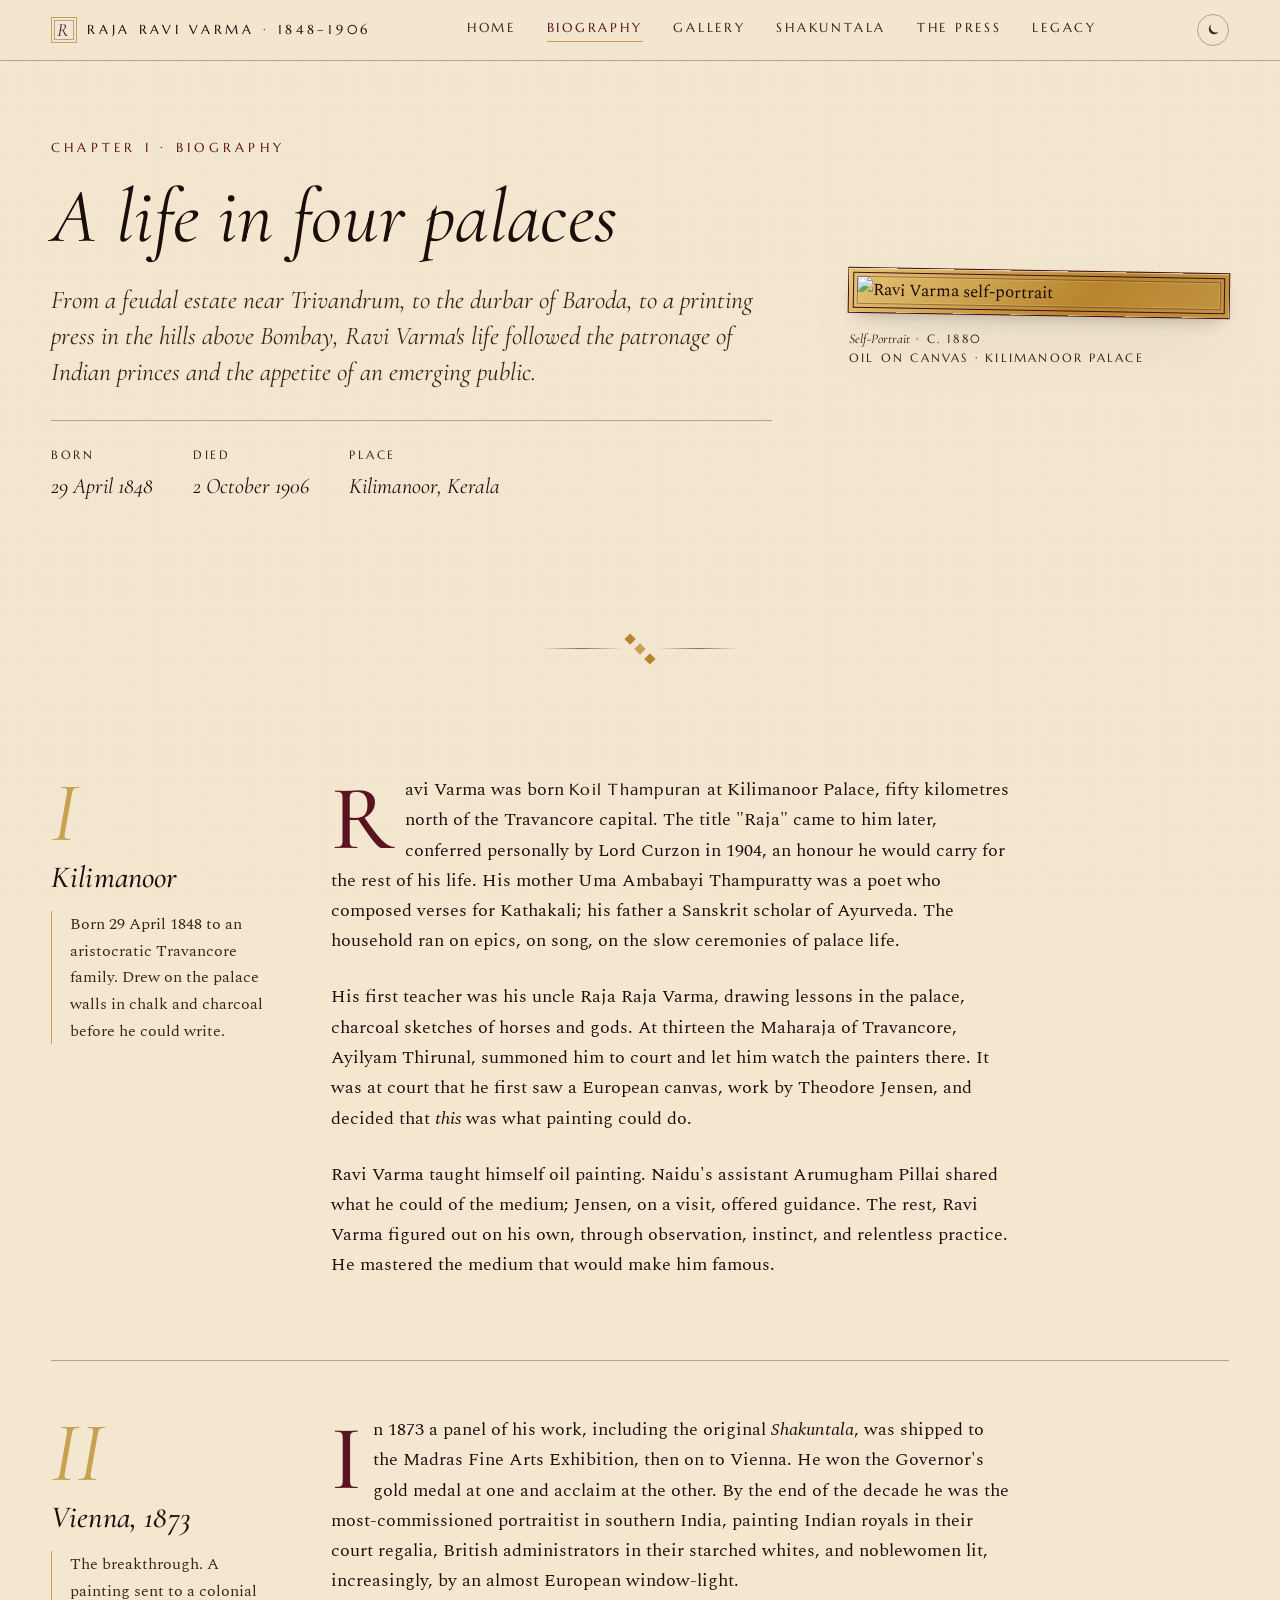
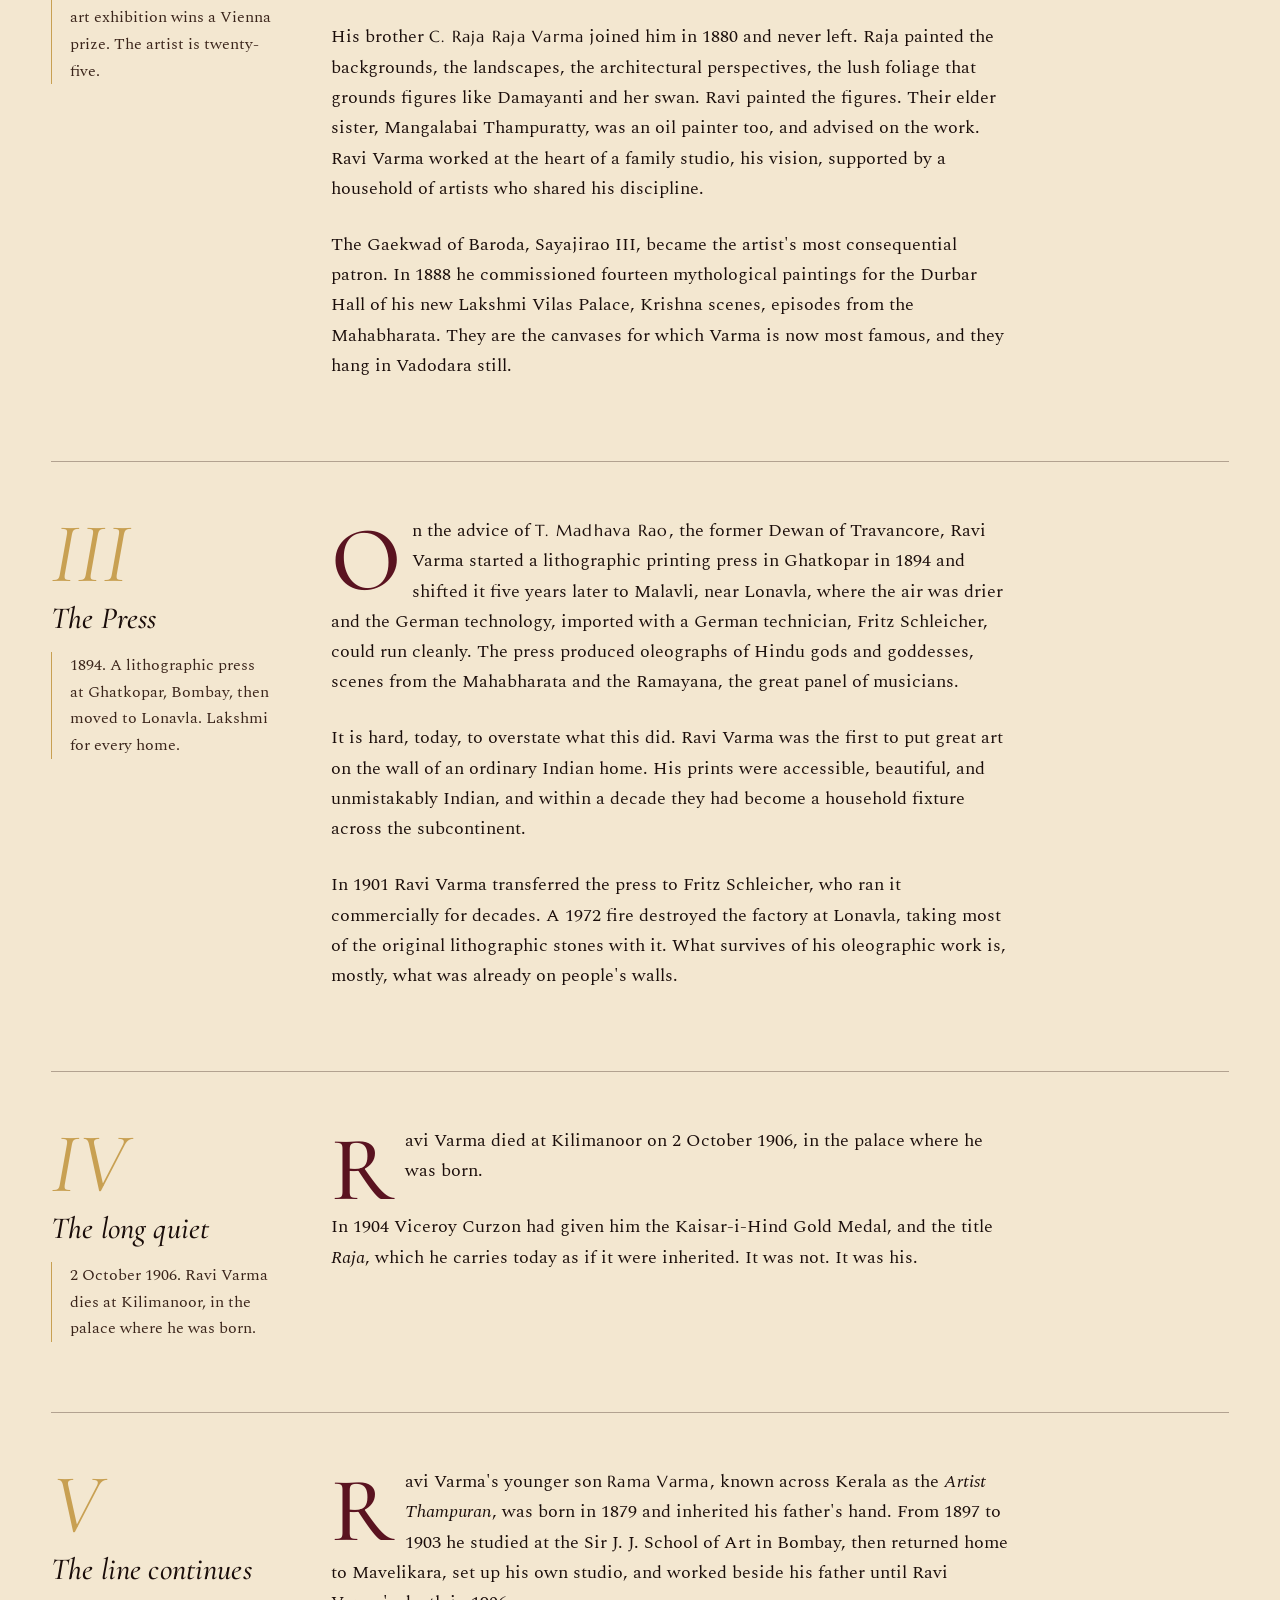
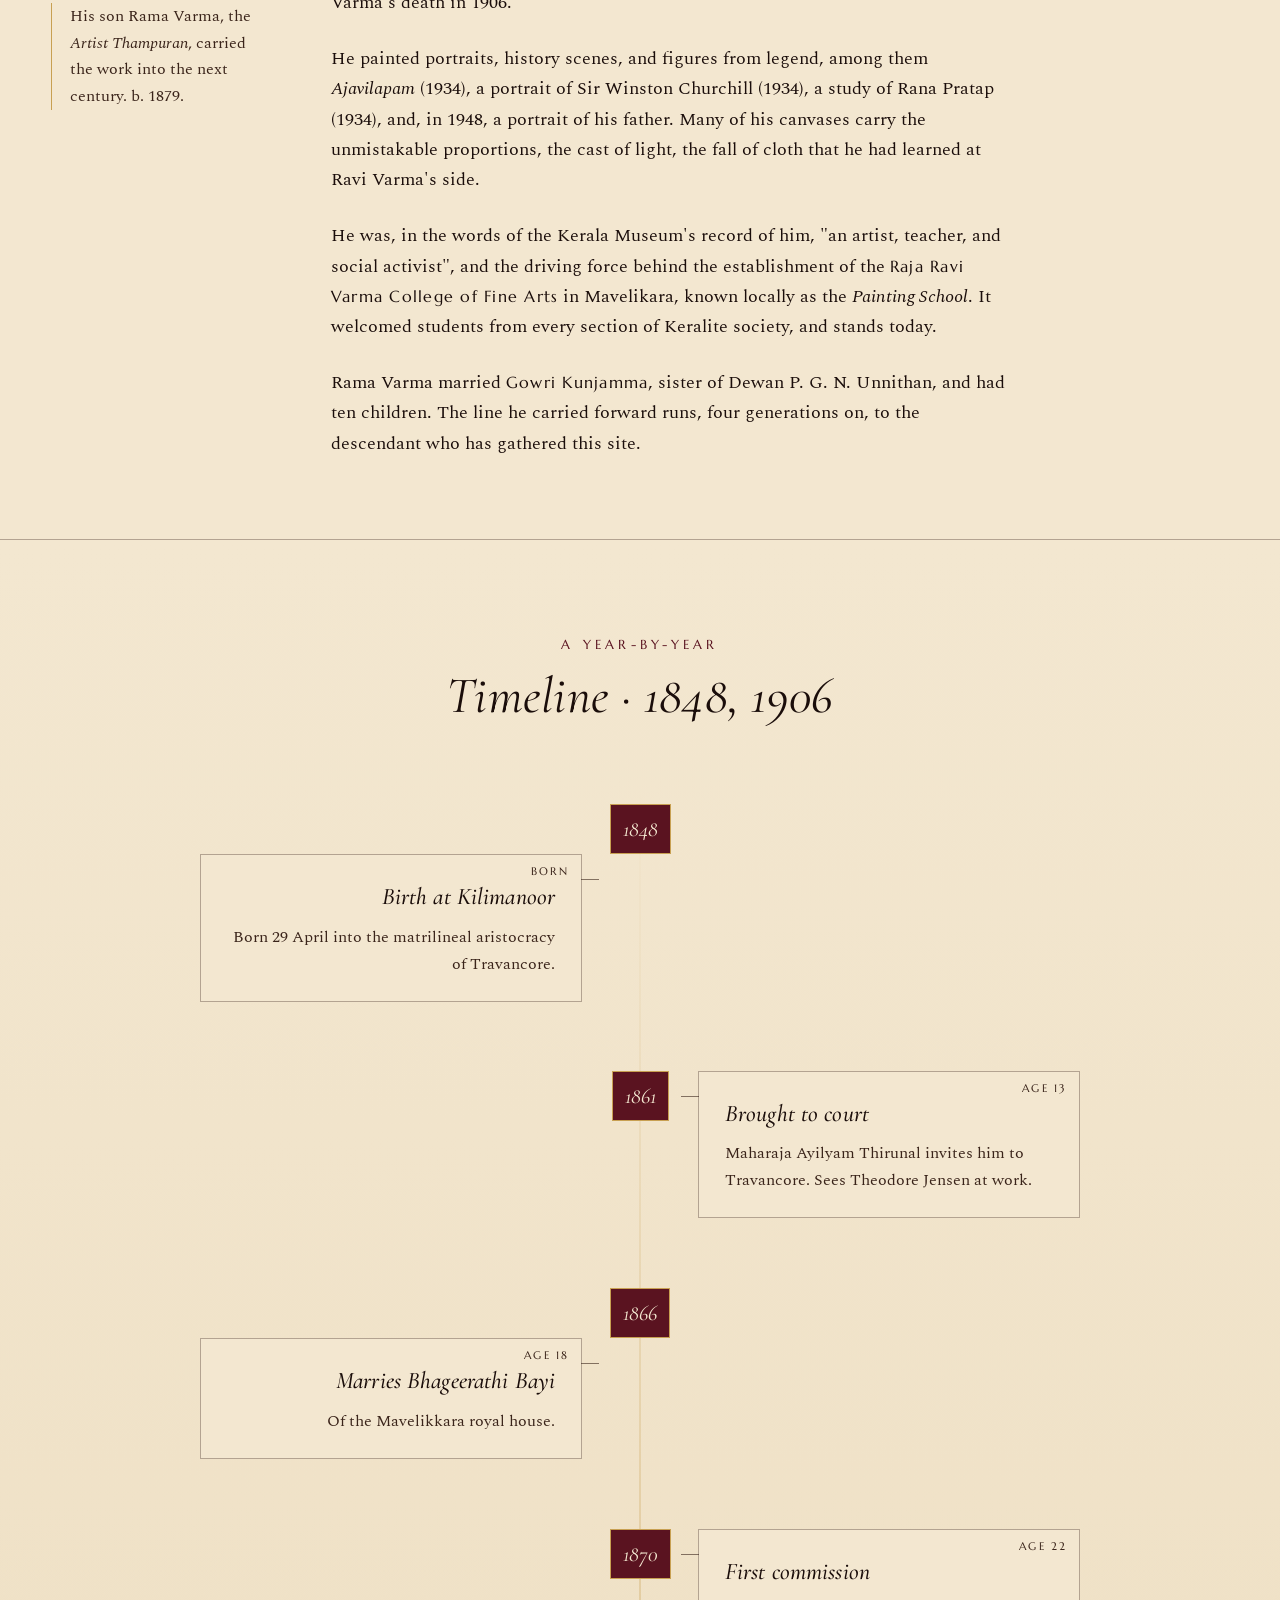
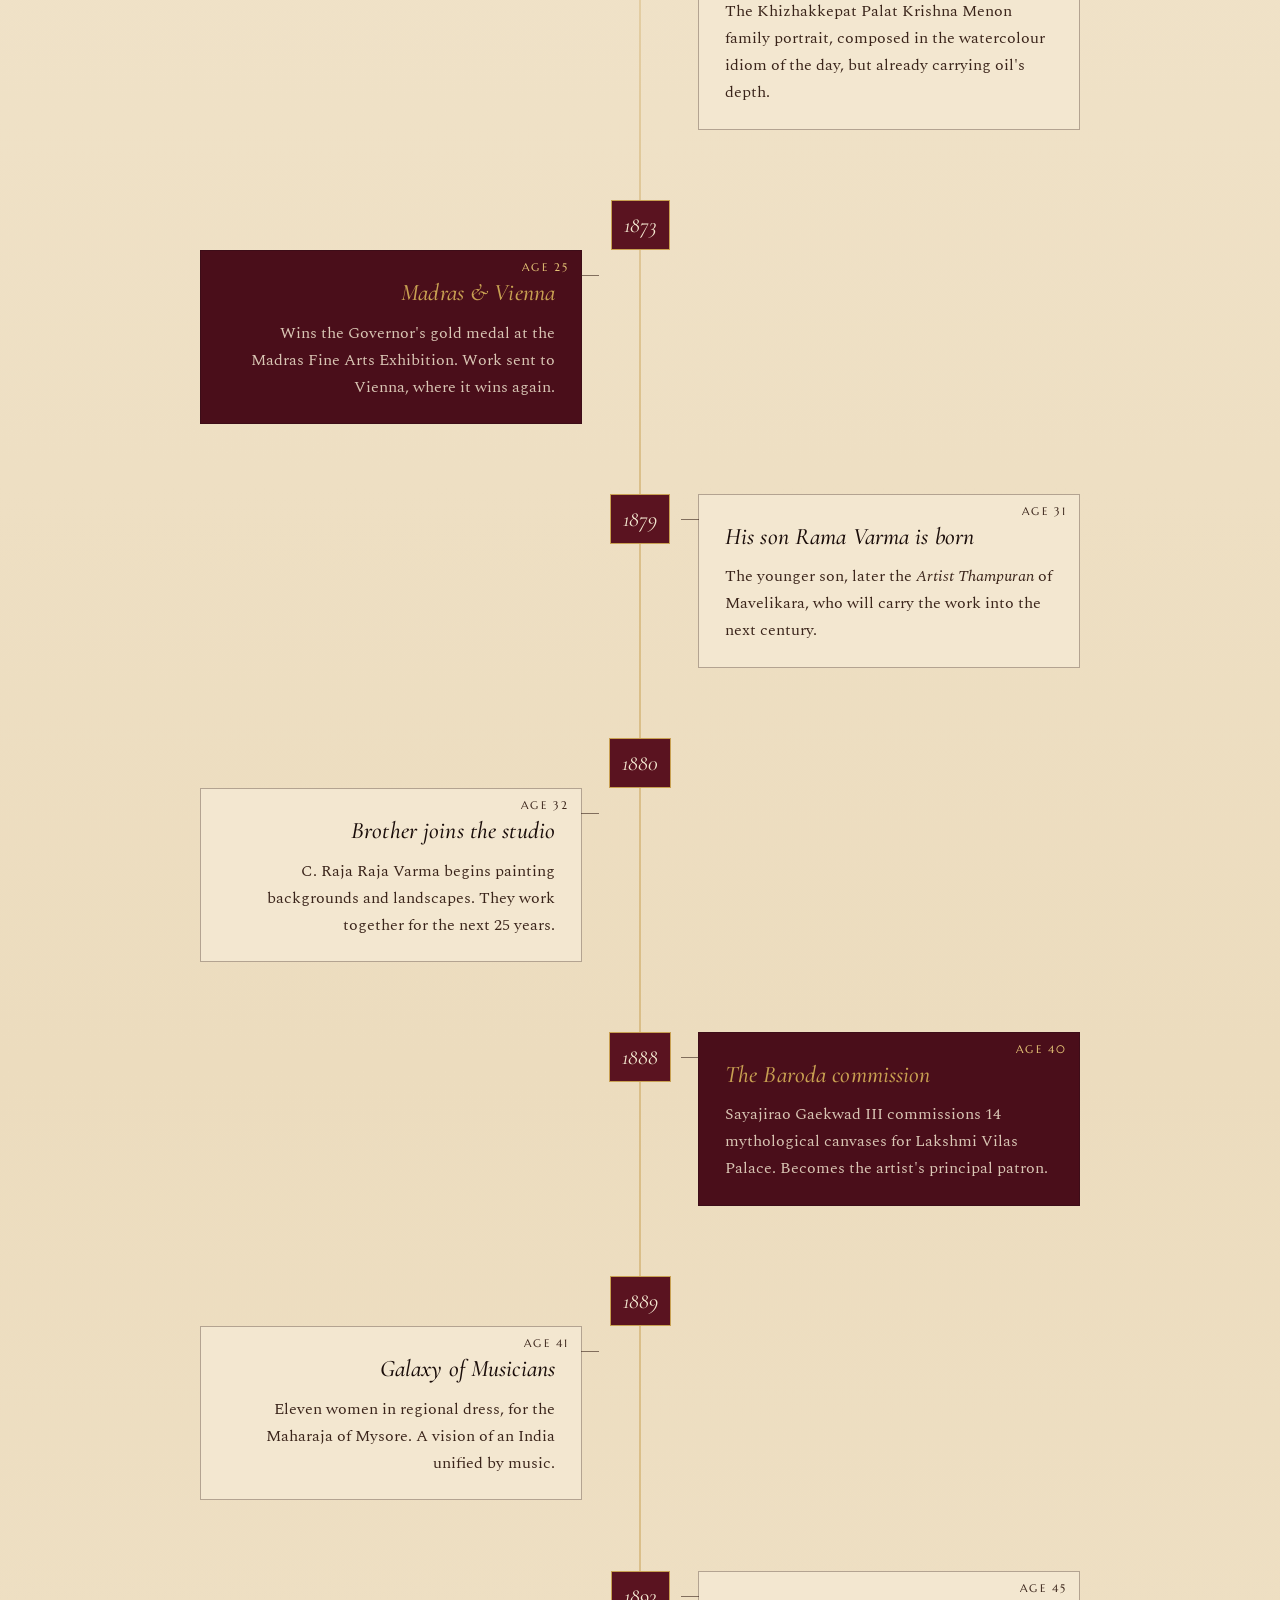
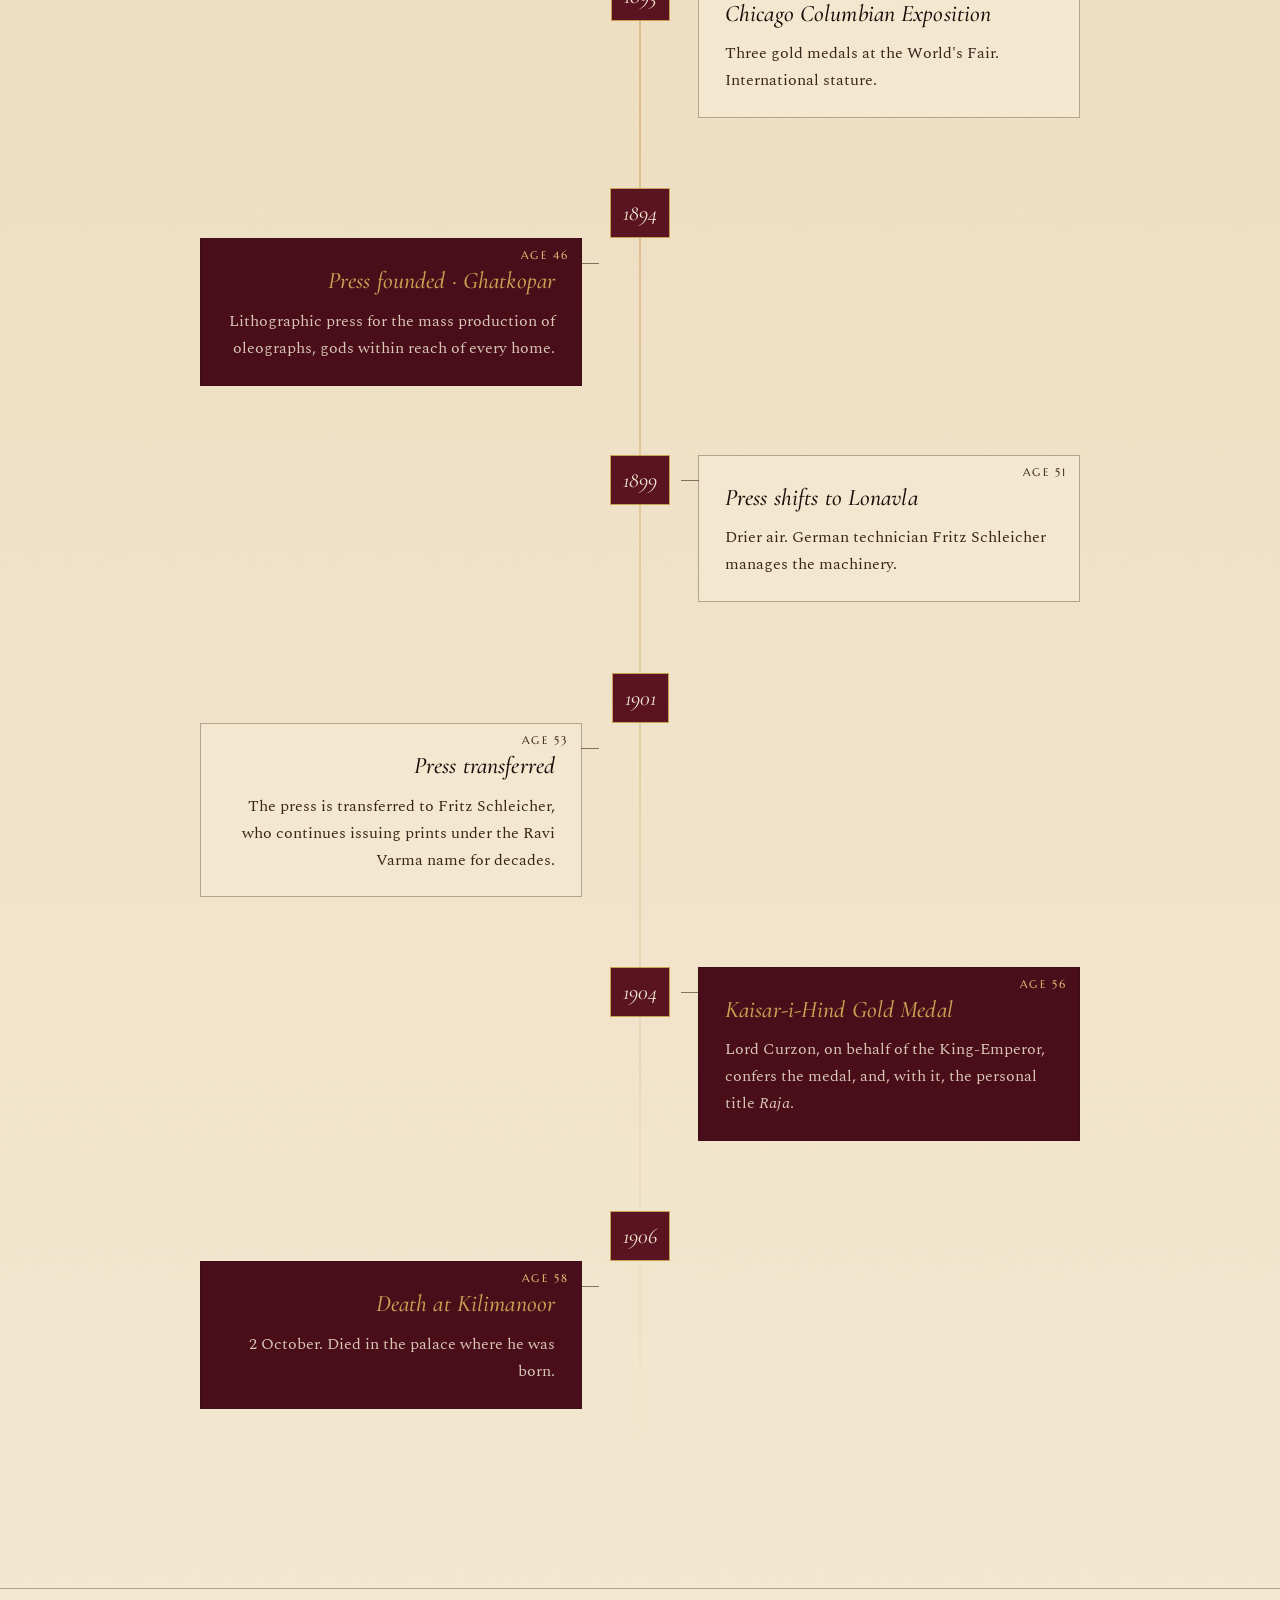
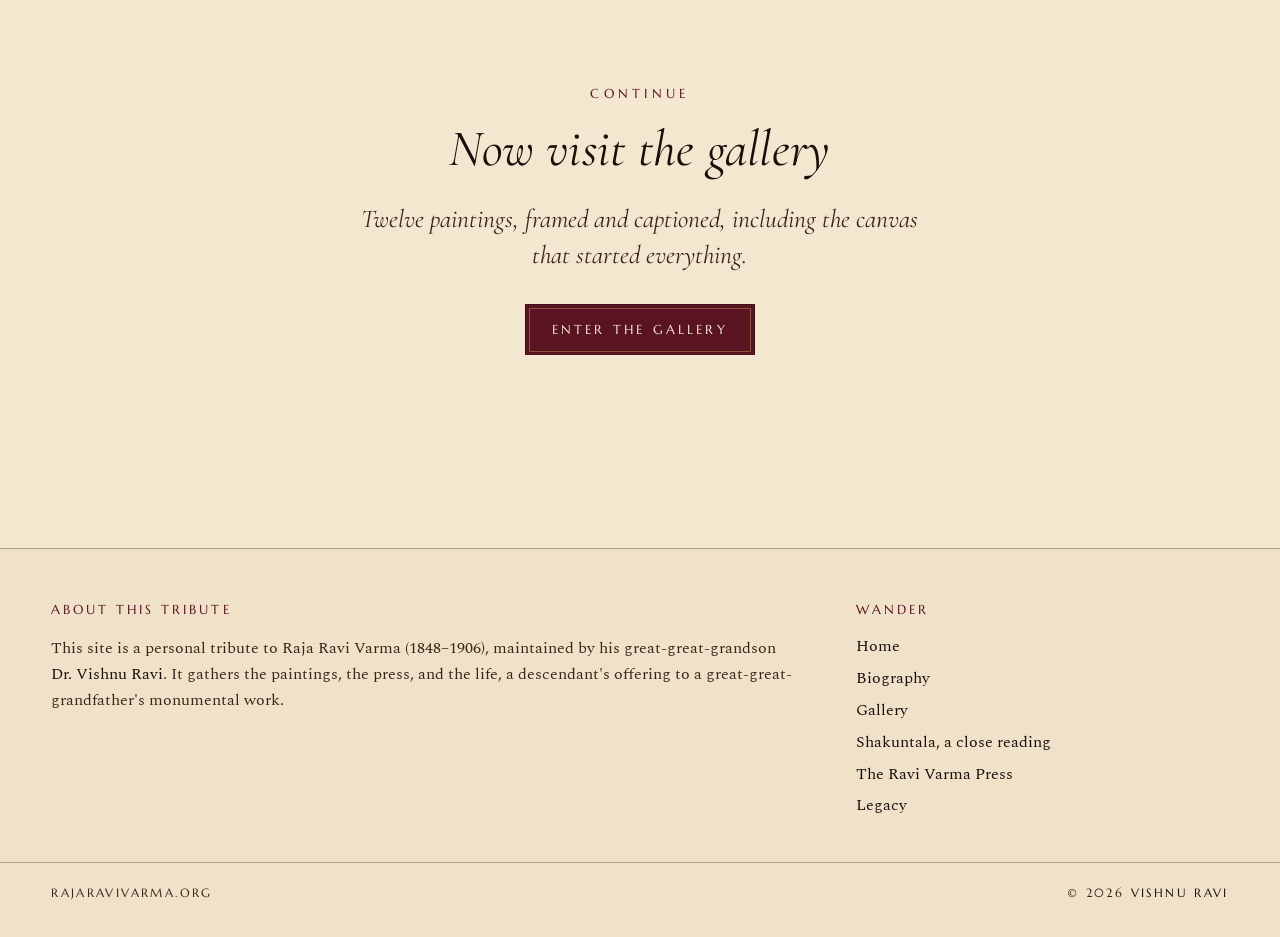
==== biography.html @ cced50f7 "Mandala: drop vignette halo, bump opacity 0.38 -> 0.55" ====
<!doctype html>
<html lang="en">
<head>
<meta charset="utf-8">
<meta name="viewport" content="width=device-width, initial-scale=1">
<title>Biography, Raja Ravi Varma</title>
<link rel="stylesheet" href="styles.css?v=34">
<link rel="stylesheet" href="tweaks.css?v=34">
<style>
.bio-hero {
  display: grid;
  grid-template-columns: 1fr 380px;
  gap: clamp(40px, 6vw, 90px);
  align-items: center;
  padding-block: clamp(50px, 8vh, 110px);
}
.bio-hero h1 { font-style: italic; margin-bottom: 28px; }
.bio-hero .meta {
  display: flex; gap: 40px;
  margin-top: 30px;
  padding-top: 24px;
  border-top: 1px solid var(--rule);
}
.bio-hero .meta div .l { font-family: var(--label); font-size: 0.7rem; letter-spacing: 0.22em; text-transform: uppercase; color: var(--ink-soft); display:block; margin-bottom: 4px;}
.bio-hero .meta div .v { font-family: var(--display); font-style: italic; font-size: 1.3rem; }

.bio-hero .portrait { position: relative; }
.bio-hero .portrait .frame { transform: rotate(1deg); }
.bio-hero .portrait .caption { margin-top: 18px; }

/* Reading section */
.reading {
  padding-block: clamp(40px, 6vh, 80px);
}
.reading-grid {
  display: grid;
  grid-template-columns: 220px 1fr;
  gap: 60px;
  align-items: start;
}
.reading-aside {
  position: sticky;
  top: 100px;
}
.reading-aside .roman {
  font-family: var(--display);
  font-style: italic;
  font-size: 5rem;
  color: var(--gold);
  line-height: 0.9;
}
.reading-aside h3 {
  font-style: italic;
  margin-top: 8px;
  margin-bottom: 14px;
}
.reading-aside p {
  font-size: 0.95rem;
  color: var(--ink-soft);
  border-left: 1px solid var(--gold);
  padding-left: 18px;
}
.reading-body { max-width: var(--readw); }
.reading-body p { font-size: 1.08rem; margin: 0 0 1.4em; }
.reading-body p:first-child::first-letter,
.reading-body.dropcap::first-letter {
  font-family: var(--display);
  font-weight: 500;
  float: left;
  font-size: 5em;
  line-height: 0.85;
  padding: 0.05em 0.12em 0 0;
  color: var(--oxblood);
}
.reading-body .small-caps {
  font-family: var(--label);
  font-size: 0.85em;
  letter-spacing: 0.08em;
}

.section-divider {
  border: 0;
  border-top: 1px solid var(--rule);
  margin: clamp(40px, 6vh, 80px) auto;
  max-width: 100%;
}

/* === Timeline === */
.timeline-wrap {
  background: linear-gradient(to bottom, var(--paper) 0%, var(--paper-2) 50%, var(--paper) 100%);
  padding-block: clamp(60px, 10vh, 120px);
  border-top: 1px solid var(--rule);
  border-bottom: 1px solid var(--rule);
}
.timeline-head { text-align: center; margin-bottom: 60px; }
.timeline-head h2 { font-style: italic; }

.timeline {
  position: relative;
  max-width: 920px;
  margin: 0 auto;
  padding: 20px 20px;
}
.timeline::before {
  content: "";
  position: absolute;
  left: 50%;
  top: 0; bottom: 0;
  width: 1px;
  background: linear-gradient(to bottom, transparent, var(--gold), var(--gold), transparent);
  transform: translateX(-0.5px);
}
.tl-item {
  display: grid;
  grid-template-columns: 1fr 80px 1fr;
  gap: 0;
  margin-bottom: 70px;
  align-items: start;
}
.tl-item .tl-year {
  text-align: center;
  position: relative;
}
.tl-item .tl-year .y {
  display: inline-block;
  font-family: var(--display);
  font-style: italic;
  font-size: 1.3rem;
  color: var(--paper);
  background: var(--oxblood);
  padding: 6px 12px;
  border: 1px solid var(--gold);
  position: relative;
  z-index: 2;
  white-space: nowrap;
}
.tl-item .tl-year::before {
  content: "";
  position: absolute;
  left: 50%; top: 16px;
  transform: translateX(-50%);
  width: 16px; height: 16px;
  border-radius: 50%;
  background: var(--gold);
  z-index: 0;
  opacity: 0.4;
  filter: blur(6px);
}
.tl-card {
  background: var(--paper);
  border: 1px solid var(--rule);
  padding: 22px 26px;
  position: relative;
}
.tl-card h4 { font-family: var(--display); font-style: italic; font-size: 1.4rem; margin-bottom: 8px; color: var(--ink); }
.tl-card p { font-size: 0.96rem; color: var(--ink-soft); margin: 0; }
.tl-card .age {
  position: absolute;
  top: 8px; right: 12px;
  font-family: var(--label);
  font-size: 0.62rem;
  letter-spacing: 0.2em;
  text-transform: uppercase;
  color: var(--ink-soft);
}

.tl-item:nth-child(odd) .tl-card { grid-column: 1; margin-right: 18px; text-align: right; }
.tl-item:nth-child(odd) .tl-year { grid-column: 2; }
.tl-item:nth-child(odd) .tl-spacer { grid-column: 3; }

.tl-item:nth-child(even) .tl-spacer { grid-column: 1; }
.tl-item:nth-child(even) .tl-year { grid-column: 2; }
.tl-item:nth-child(even) .tl-card { grid-column: 3; margin-left: 18px; }

.tl-card::after {
  content: "";
  position: absolute;
  top: 24px;
  width: 18px; height: 1px;
  background: var(--rule-strong);
}
.tl-item:nth-child(odd) .tl-card::after { right: -18px; }
.tl-item:nth-child(even) .tl-card::after { left: -18px; }

.tl-card.feature {
  background: var(--maroon);
  color: var(--paper);
  border-color: var(--oxblood-deep);
}
.tl-card.feature h4 { color: var(--gold); }
.tl-card.feature p { color: var(--paper); opacity: 0.85; }
.tl-card.feature .age { color: var(--gold-bright); }

@media (max-width: 800px) {
  .bio-hero { grid-template-columns: 1fr; }
  .bio-hero .portrait { max-width: 360px; }
  .reading-grid { grid-template-columns: 1fr; }
  .reading-aside { position: relative; top: 0; }
  .timeline::before { left: 20px; }
  .tl-item, .tl-item:nth-child(odd), .tl-item:nth-child(even) {
    grid-template-columns: 60px 1fr;
  }
  .tl-item .tl-year, .tl-item:nth-child(odd) .tl-year, .tl-item:nth-child(even) .tl-year { grid-column: 1; text-align: left; }
  .tl-item .tl-card, .tl-item:nth-child(odd) .tl-card, .tl-item:nth-child(even) .tl-card {
    grid-column: 2; margin: 0; text-align: left;
  }
  .tl-spacer { display: none; }
  .tl-card::after { display: none; }
  .tl-item .tl-year .y { font-size: 1rem; padding: 4px 8px; }
}
</style>
</head>
<body>
<section class="wrap">
  <div class="bio-hero">
    <div class="reveal">
      <span class="eyebrow">Chapter I · Biography</span>
      <h1 style="margin-top: 18px;">A life in four palaces</h1>
      <p class="lede">From a feudal estate near Trivandrum, to the durbar of Baroda, to a printing press in the hills above Bombay, Ravi Varma's life followed the patronage of Indian princes and the appetite of an emerging public.</p>
      <div class="meta">
        <div><span class="l">Born</span><span class="v">29 April 1848</span></div>
        <div><span class="l">Died</span><span class="v">2 October 1906</span></div>
        <div><span class="l">Place</span><span class="v">Kilimanoor, Kerala</span></div>
      </div>
    </div>
    <div class="portrait reveal">
      <div class="frame">
        <img src="https://upload.wikimedia.org/wikipedia/commons/d/d4/Self_portrait_by_Raja_Ravi_Varma.jpg" alt="Ravi Varma self-portrait" loading="lazy">
      </div>
      <div class="caption" style="margin-top: 14px;">
        <em>Self-Portrait</em> · c. 1880<br>
        Oil on canvas · Kilimanoor Palace
      </div>
    </div>
  </div>
</section>

<div class="ornament"><span class="line"></span><span class="diamond"></span><span class="line"></span></div>

<section class="reading wrap">
  <div class="reading-grid">
    <aside class="reading-aside reveal">
      <span class="roman">I</span>
      <h3>Kilimanoor</h3>
      <p>Born 29 April 1848 to an aristocratic Travancore family. Drew on the palace walls in chalk and charcoal before he could write.</p>
    </aside>
    <div class="reading-body reveal">
      <p class="dropcap">Ravi Varma was born <span class="small-caps">Koil Thampuran</span> at Kilimanoor Palace, fifty kilometres north of the Travancore capital. The title "Raja" came to him later, conferred personally by Lord Curzon in 1904, an honour he would carry for the rest of his life. His mother Uma Ambabayi Thampuratty was a poet who composed verses for Kathakali; his father a Sanskrit scholar of Ayurveda. The household ran on epics, on song, on the slow ceremonies of palace life.</p>
      <p>His first teacher was his uncle Raja Raja Varma, drawing lessons in the palace, charcoal sketches of horses and gods. At thirteen the Maharaja of Travancore, Ayilyam Thirunal, summoned him to court and let him watch the painters there. It was at court that he first saw a European canvas, work by Theodore Jensen, and decided that <em>this</em> was what painting could do.</p>
      <p>Ravi Varma taught himself oil painting. Naidu's assistant Arumugham Pillai shared what he could of the medium; Jensen, on a visit, offered guidance. The rest, Ravi Varma figured out on his own, through observation, instinct, and relentless practice. He mastered the medium that would make him famous.</p>
    </div>
  </div>

  <hr class="section-divider">

  <div class="reading-grid">
    <aside class="reading-aside reveal">
      <span class="roman">II</span>
      <h3>Vienna, 1873</h3>
      <p>The breakthrough. A painting sent to a colonial art exhibition wins a Vienna prize. The artist is twenty-five.</p>
    </aside>
    <div class="reading-body reveal">
      <p class="dropcap">In 1873 a panel of his work, including the original <em>Shakuntala</em>, was shipped to the Madras Fine Arts Exhibition, then on to Vienna. He won the Governor's gold medal at one and acclaim at the other. By the end of the decade he was the most-commissioned portraitist in southern India, painting Indian royals in their court regalia, British administrators in their starched whites, and noblewomen lit, increasingly, by an almost European window-light.</p>
      <p>His brother <span class="small-caps">C. Raja Raja Varma</span> joined him in 1880 and never left. Raja painted the backgrounds, the landscapes, the architectural perspectives, the lush foliage that grounds figures like Damayanti and her swan. Ravi painted the figures. Their elder sister, Mangalabai Thampuratty, was an oil painter too, and advised on the work. Ravi Varma worked at the heart of a family studio, his vision, supported by a household of artists who shared his discipline.</p>
      <p>The Gaekwad of Baroda, Sayajirao III, became the artist's most consequential patron. In 1888 he commissioned fourteen mythological paintings for the Durbar Hall of his new Lakshmi Vilas Palace, Krishna scenes, episodes from the Mahabharata. They are the canvases for which Varma is now most famous, and they hang in Vadodara still.</p>
    </div>
  </div>

  <hr class="section-divider">

  <div class="reading-grid">
    <aside class="reading-aside reveal">
      <span class="roman">III</span>
      <h3>The Press</h3>
      <p>1894. A lithographic press at Ghatkopar, Bombay, then moved to Lonavla. Lakshmi for every home.</p>
    </aside>
    <div class="reading-body reveal">
      <p class="dropcap">On the advice of <span class="small-caps">T. Madhava Rao</span>, the former Dewan of Travancore, Ravi Varma started a lithographic printing press in Ghatkopar in 1894 and shifted it five years later to Malavli, near Lonavla, where the air was drier and the German technology, imported with a German technician, Fritz Schleicher, could run cleanly. The press produced oleographs of Hindu gods and goddesses, scenes from the Mahabharata and the Ramayana, the great panel of musicians.</p>
      <p>It is hard, today, to overstate what this did. Ravi Varma was the first to put great art on the wall of an ordinary Indian home. His prints were accessible, beautiful, and unmistakably Indian, and within a decade they had become a household fixture across the subcontinent.</p>
      <p>In 1901 Ravi Varma transferred the press to Fritz Schleicher, who ran it commercially for decades. A 1972 fire destroyed the factory at Lonavla, taking most of the original lithographic stones with it. What survives of his oleographic work is, mostly, what was already on people's walls.</p>
    </div>
  </div>

  <hr class="section-divider">

  <div class="reading-grid">
    <aside class="reading-aside reveal">
      <span class="roman">IV</span>
      <h3>The long quiet</h3>
      <p>2 October 1906. Ravi Varma dies at Kilimanoor, in the palace where he was born.</p>
    </aside>
    <div class="reading-body reveal">
      <p class="dropcap">Ravi Varma died at Kilimanoor on 2 October 1906, in the palace where he was born.</p>
      <p>In 1904 Viceroy Curzon had given him the Kaisar-i-Hind Gold Medal, and the title <em>Raja</em>, which he carries today as if it were inherited. It was not. It was his.</p>
    </div>
  </div>

  <hr class="section-divider">

  <div class="reading-grid">
    <aside class="reading-aside reveal">
      <span class="roman">V</span>
      <h3>The line continues</h3>
      <p>His son Rama Varma, the <em>Artist Thampuran</em>, carried the work into the next century. b. 1879.</p>
    </aside>
    <div class="reading-body reveal">
      <p class="dropcap">Ravi Varma's younger son <span class="small-caps">Rama Varma</span>, known across Kerala as the <em>Artist Thampuran</em>, was born in 1879 and inherited his father's hand. From 1897 to 1903 he studied at the Sir J. J. School of Art in Bombay, then returned home to Mavelikara, set up his own studio, and worked beside his father until Ravi Varma's death in 1906.</p>
      <p>He painted portraits, history scenes, and figures from legend, among them <em>Ajavilapam</em> (1934), a portrait of Sir Winston Churchill (1934), a study of Rana Pratap (1934), and, in 1948, a portrait of his father. Many of his canvases carry the unmistakable proportions, the cast of light, the fall of cloth that he had learned at Ravi Varma's side.</p>
      <p>He was, in the words of the Kerala Museum's record of him, "an artist, teacher, and social activist", and the driving force behind the establishment of the <span class="small-caps">Raja Ravi Varma College of Fine Arts</span> in Mavelikara, known locally as the <em>Painting School</em>. It welcomed students from every section of Keralite society, and stands today.</p>
      <p>Rama Varma married <span class="small-caps">Gowri Kunjamma</span>, sister of Dewan P. G. N. Unnithan, and had ten children. The line he carried forward runs, four generations on, to the descendant who has gathered this site.</p>
    </div>
  </div>
</section>

<section class="timeline-wrap" id="timeline">
  <div class="wrap">
    <div class="timeline-head reveal">
      <span class="eyebrow">A Year-By-Year</span>
      <h2 style="margin-top: 12px;">Timeline · 1848, 1906</h2>
    </div>
    <div class="timeline">
      <div class="tl-item reveal">
        <div class="tl-year"><span class="y">1848</span></div>
        <div class="tl-card"><span class="age">Born</span><h4>Birth at Kilimanoor</h4><p>Born 29 April into the matrilineal aristocracy of Travancore.</p></div>
        <div class="tl-spacer"></div>
      </div>
      <div class="tl-item reveal">
        <div class="tl-spacer"></div>
        <div class="tl-year"><span class="y">1861</span></div>
        <div class="tl-card"><span class="age">Age 13</span><h4>Brought to court</h4><p>Maharaja Ayilyam Thirunal invites him to Travancore. Sees Theodore Jensen at work.</p></div>
      </div>
      <div class="tl-item reveal">
        <div class="tl-year"><span class="y">1866</span></div>
        <div class="tl-card"><span class="age">Age 18</span><h4>Marries Bhageerathi Bayi</h4><p>Of the Mavelikkara royal house.</p></div>
        <div class="tl-spacer"></div>
      </div>
      <div class="tl-item reveal">
        <div class="tl-spacer"></div>
        <div class="tl-year"><span class="y">1870</span></div>
        <div class="tl-card"><span class="age">Age 22</span><h4>First commission</h4><p>The Khizhakkepat Palat Krishna Menon family portrait, composed in the watercolour idiom of the day, but already carrying oil's depth.</p></div>
      </div>
      <div class="tl-item reveal">
        <div class="tl-year"><span class="y">1873</span></div>
        <div class="tl-card feature"><span class="age">Age 25</span><h4>Madras &amp; Vienna</h4><p>Wins the Governor's gold medal at the Madras Fine Arts Exhibition. Work sent to Vienna, where it wins again.</p></div>
        <div class="tl-spacer"></div>
      </div>
      <div class="tl-item reveal">
        <div class="tl-spacer"></div>
        <div class="tl-year"><span class="y">1879</span></div>
        <div class="tl-card"><span class="age">Age 31</span><h4>His son Rama Varma is born</h4><p>The younger son, later the <em>Artist Thampuran</em> of Mavelikara, who will carry the work into the next century.</p></div>
      </div>
      <div class="tl-item reveal">
        <div class="tl-year"><span class="y">1880</span></div>
        <div class="tl-card"><span class="age">Age 32</span><h4>Brother joins the studio</h4><p>C. Raja Raja Varma begins painting backgrounds and landscapes. They work together for the next 25 years.</p></div>
        <div class="tl-spacer"></div>
      </div>
      <div class="tl-item reveal">
        <div class="tl-year"><span class="y">1888</span></div>
        <div class="tl-card feature"><span class="age">Age 40</span><h4>The Baroda commission</h4><p>Sayajirao Gaekwad III commissions 14 mythological canvases for Lakshmi Vilas Palace. Becomes the artist's principal patron.</p></div>
        <div class="tl-spacer"></div>
      </div>
      <div class="tl-item reveal">
        <div class="tl-spacer"></div>
        <div class="tl-year"><span class="y">1889</span></div>
        <div class="tl-card"><span class="age">Age 41</span><h4>Galaxy of Musicians</h4><p>Eleven women in regional dress, for the Maharaja of Mysore. A vision of an India unified by music.</p></div>
      </div>
      <div class="tl-item reveal">
        <div class="tl-year"><span class="y">1893</span></div>
        <div class="tl-card"><span class="age">Age 45</span><h4>Chicago Columbian Exposition</h4><p>Three gold medals at the World's Fair. International stature.</p></div>
        <div class="tl-spacer"></div>
      </div>
      <div class="tl-item reveal">
        <div class="tl-spacer"></div>
        <div class="tl-year"><span class="y">1894</span></div>
        <div class="tl-card feature"><span class="age">Age 46</span><h4>Press founded · Ghatkopar</h4><p>Lithographic press for the mass production of oleographs, gods within reach of every home.</p></div>
      </div>
      <div class="tl-item reveal">
        <div class="tl-year"><span class="y">1899</span></div>
        <div class="tl-card"><span class="age">Age 51</span><h4>Press shifts to Lonavla</h4><p>Drier air. German technician Fritz Schleicher manages the machinery.</p></div>
        <div class="tl-spacer"></div>
      </div>
      <div class="tl-item reveal">
        <div class="tl-spacer"></div>
        <div class="tl-year"><span class="y">1901</span></div>
        <div class="tl-card"><span class="age">Age 53</span><h4>Press transferred</h4><p>The press is transferred to Fritz Schleicher, who continues issuing prints under the Ravi Varma name for decades.</p></div>
      </div>
      <div class="tl-item reveal">
        <div class="tl-year"><span class="y">1904</span></div>
        <div class="tl-card feature"><span class="age">Age 56</span><h4>Kaisar-i-Hind Gold Medal</h4><p>Lord Curzon, on behalf of the King-Emperor, confers the medal, and, with it, the personal title <em>Raja</em>.</p></div>
        <div class="tl-spacer"></div>
      </div>
      <div class="tl-item reveal">
        <div class="tl-spacer"></div>
        <div class="tl-year"><span class="y">1906</span></div>
        <div class="tl-card feature"><span class="age">Age 58</span><h4>Death at Kilimanoor</h4><p>2 October. Died in the palace where he was born.</p></div>
      </div>
    </div>
  </div>
</section>

<section class="wrap" style="padding-block: clamp(60px, 10vh, 110px); text-align: center;">
  <div class="reveal">
    <span class="eyebrow">Continue</span>
    <h2 style="margin: 16px 0 24px; font-style: italic;">Now visit the gallery</h2>
    <p class="lede" style="max-width: 580px; margin: 0 auto 32px;">Twelve paintings, framed and captioned, including the canvas that started everything.</p>
    <a class="btn" href="gallery.html">Enter the gallery</a>
  </div>
</section>

<script src="data.js?v=34"></script>
<script>RRV_renderChrome();</script>
<script src="shared.js?v=34"></script>
</body>
</html>
---- styles.css ----
/* ================================================================
   Raja Ravi Varma — Shared styles
   Aesthetic: Old-world Indian. Palace ochres, deep reds, gold leaf.
   ================================================================ */

@import url('https://fonts.googleapis.com/css2?family=Cormorant+Garamond:ital,wght@0,300;0,400;0,500;0,600;0,700;1,400;1,500&family=Spectral:ital,wght@0,300;0,400;0,500;0,600;1,300;1,400&family=Marcellus&display=swap');

:root {
  /* --- Palette: "Palace" (default) --- */
  --paper: #f3e7d0;
  --paper-2: #ecdcbe;
  --paper-shade: #e3cfa9;
  --ink: #1a0d0a;
  --ink-soft: #3a241a;
  --oxblood: #5a1320;
  --oxblood-deep: #3d0d18;
  --ochre: #b8842e;
  --ochre-light: #d4a44a;
  --gold: #c8a052;
  --gold-bright: #e6c577;
  --maroon: #4a0e1a;
  --indigo: #1f2c4a;
  --green-mughal: #2f4a32;

  --rule: rgba(58, 36, 26, 0.35);
  --rule-strong: rgba(58, 36, 26, 0.6);

  /* Type */
  --display: 'Cormorant Garamond', 'Garamond', serif;
  --body: 'Spectral', 'Georgia', serif;
  --label: 'Marcellus', 'Cormorant Garamond', serif;

  --maxw: 1280px;
  --readw: 680px;
}

/* ============================================================
   Tweak palettes — applied via [data-palette="..."] on <body>
   ============================================================ */
body[data-palette="ink"] {
  --paper: #f0e3c8;
  --paper-2: #e7d8b6;
  --paper-shade: #ddc99e;
  --ink: #0e0a08;
  --ink-soft: #2a1a14;
  --oxblood: #6a1e2a;
  --oxblood-deep: #4a1118;
  --ochre: #c8923a;
  --gold: #d4a55a;
  --gold-bright: #f0c97a;
  --maroon: #1a0a0a;
}
body[data-palette="dusk"] {
  --paper: #1c1410;
  --paper-2: #261c14;
  --paper-shade: #2e2218;
  --ink: #f0e3c8;
  --ink-soft: #d4c4a0;
  --oxblood: #8a2030;
  --oxblood-deep: #5a1422;
  --ochre: #d4a44a;
  --ochre-light: #e6c577;
  --gold: #d4a55a;
  --gold-bright: #f0c97a;
  --maroon: #6a1018;
  --rule: rgba(212, 196, 160, 0.25);
  --rule-strong: rgba(212, 196, 160, 0.5);
}
body[data-palette="ivory"] {
  --paper: #faf3e3;
  --paper-2: #f3ead4;
  --paper-shade: #ead9b8;
  --ink: #2a1f18;
  --ink-soft: #4a3a2a;
  --oxblood: #7a2030;
  --oxblood-deep: #5a1420;
  --ochre: #b8842e;
  --gold: #c8a052;
  --maroon: #4a0e1a;
}

/* ============================================================ */

* { box-sizing: border-box; }

html, body {
  margin: 0;
  padding: 0;
  background: var(--paper);
  color: var(--ink);
  font-family: var(--body);
  font-size: 17px;
  line-height: 1.65;
  -webkit-font-smoothing: antialiased;
  text-rendering: optimizeLegibility;
}

/* Subtle paper texture (no images) */
body::before {
  content: "";
  position: fixed;
  inset: 0;
  pointer-events: none;
  z-index: 1;
  background-image:
    radial-gradient(rgba(58, 36, 26, 0.04) 1px, transparent 1px),
    radial-gradient(rgba(58, 36, 26, 0.025) 1px, transparent 1px);
  background-size: 3px 3px, 7px 7px;
  background-position: 0 0, 1px 2px;
  mix-blend-mode: multiply;
  opacity: 0.6;
}

a { color: var(--oxblood); text-decoration: none; border-bottom: 1px solid var(--rule); transition: color .2s, border-color .2s; }
a:hover { color: var(--maroon); border-color: var(--gold); }

/* ============================================================
   Typography
   ============================================================ */
h1, h2, h3, h4 {
  font-family: var(--display);
  font-weight: 500;
  color: var(--ink);
  margin: 0;
  letter-spacing: 0.005em;
  text-wrap: balance;
}
h1 { font-size: clamp(2.6rem, 6vw, 5.2rem); line-height: 0.98; font-weight: 400; }
h2 { font-size: clamp(2rem, 4vw, 3.4rem); line-height: 1.05; font-weight: 400; }
h3 { font-size: clamp(1.4rem, 2.4vw, 2rem); line-height: 1.15; }
h4 { font-size: 1.15rem; }

.eyebrow {
  font-family: var(--label);
  font-size: 0.78rem;
  letter-spacing: 0.32em;
  text-transform: uppercase;
  color: var(--oxblood);
}

.lede {
  font-family: var(--display);
  font-style: italic;
  font-weight: 400;
  font-size: clamp(1.3rem, 2vw, 1.7rem);
  line-height: 1.4;
  color: var(--ink-soft);
  text-wrap: pretty;
}

.body p { text-wrap: pretty; max-width: var(--readw); }

.dropcap::first-letter {
  font-family: var(--display);
  font-weight: 500;
  float: left;
  font-size: 5.2em;
  line-height: 0.85;
  padding: 0.05em 0.12em 0 0;
  color: var(--oxblood);
}

.caption {
  font-family: var(--label);
  font-size: 0.72rem;
  letter-spacing: 0.18em;
  text-transform: uppercase;
  color: var(--ink-soft);
  line-height: 1.5;
}

.caption em {
  font-family: var(--display);
  font-style: italic;
  text-transform: none;
  letter-spacing: 0;
  font-size: 1.1em;
  color: var(--ink);
}

/* ============================================================
   Layout primitives
   ============================================================ */
.wrap { max-width: var(--maxw); margin: 0 auto; padding: 0 clamp(36px, 4vw, 56px); position: relative; z-index: 2; }
.wrap-narrow { max-width: 860px; margin: 0 auto; padding: 0 clamp(36px, 4vw, 56px); position: relative; z-index: 2; }

section { position: relative; z-index: 2; }

/* Double rule divider */
.rule-double {
  border: 0;
  border-top: 1px solid var(--rule-strong);
  border-bottom: 1px solid var(--rule-strong);
  height: 4px;
  margin: 3rem auto;
  max-width: 200px;
}

/* Ornament divider (CSS-only diamond + lines) */
.ornament {
  display: flex;
  align-items: center;
  justify-content: center;
  gap: 14px;
  margin: 4rem auto;
  color: var(--gold);
}
.ornament .line { flex: 0 0 80px; height: 1px; background: var(--rule-strong); }
.ornament .diamond {
  width: 8px; height: 8px;
  background: var(--gold);
  transform: rotate(45deg);
  box-shadow: 14px 0 0 var(--ochre), -14px 0 0 var(--ochre);
}

/* ============================================================
   Site chrome — top nav
   ============================================================ */
.nav {
  position: sticky;
  top: 0;
  z-index: 100;
  background: color-mix(in srgb, var(--paper) 92%, transparent);
  backdrop-filter: blur(8px);
  -webkit-backdrop-filter: blur(8px);
  border-bottom: 1px solid var(--rule);
}
.nav-inner {
  max-width: var(--maxw);
  margin: 0 auto;
  padding: 14px clamp(36px, 4vw, 56px);
  display: flex;
  align-items: center;
  justify-content: space-between;
  gap: 24px;
}
.nav-mark {
  font-family: var(--label);
  font-size: 0.78rem;
  letter-spacing: 0.28em;
  text-transform: uppercase;
  color: var(--ink);
  border: 0;
  display: flex;
  align-items: center;
  gap: 10px;
}
.nav-mark .glyph {
  width: 26px; height: 26px;
  border: 1px solid var(--gold);
  display: inline-flex; align-items: center; justify-content: center;
  font-family: var(--display);
  font-style: italic;
  color: var(--oxblood);
  font-size: 1.1rem;
  position: relative;
}
.nav-mark .glyph::before {
  content: "";
  position: absolute; inset: 2px;
  border: 1px solid var(--rule);
}
.nav-links { display: flex; gap: clamp(14px, 2.4vw, 32px); }
.nav-links a {
  font-family: var(--label);
  font-size: 0.74rem;
  letter-spacing: 0.22em;
  text-transform: uppercase;
  color: var(--ink-soft);
  border: 0;
  padding-bottom: 2px;
  border-bottom: 1px solid transparent;
}
.nav-links a:hover, .nav-links a.active {
  color: var(--oxblood);
  border-bottom-color: var(--gold);
}
.theme-toggle {
  background: transparent;
  border: 1px solid var(--rule);
  border-radius: 50%;
  width: 32px;
  height: 32px;
  display: inline-flex;
  align-items: center;
  justify-content: center;
  cursor: pointer;
  color: var(--ink-soft);
  margin-left: 4px;
  padding: 0;
  transition: color 0.2s ease, border-color 0.2s ease, transform 0.3s ease;
}
.theme-toggle:hover {
  color: var(--oxblood);
  border-color: var(--gold);
  transform: rotate(15deg);
}
.theme-toggle .ico { width: 16px; height: 16px; display: block; }
.theme-toggle .ico-sun { display: none; }
body[data-palette="dusk"] .theme-toggle .ico-moon { display: none; }
body[data-palette="dusk"] .theme-toggle .ico-sun { display: block; }

.nav-actions { display: flex; align-items: center; gap: 10px; }
.nav-burger {
  display: none;
  background: transparent;
  border: 1px solid var(--rule);
  border-radius: 4px;
  width: 36px; height: 36px;
  padding: 0;
  cursor: pointer;
  position: relative;
  flex-direction: column;
  align-items: center;
  justify-content: center;
  gap: 4px;
  color: var(--ink);
  transition: border-color 0.2s ease;
}
.nav-burger:hover { border-color: var(--gold); }
.nav-burger span {
  display: block;
  width: 16px;
  height: 1.5px;
  background: currentColor;
  transition: transform 0.25s ease, opacity 0.2s ease;
}
body.nav-open .nav-burger span:nth-child(1) { transform: translateY(5.5px) rotate(45deg); }
body.nav-open .nav-burger span:nth-child(2) { opacity: 0; }
body.nav-open .nav-burger span:nth-child(3) { transform: translateY(-5.5px) rotate(-45deg); }

/* ============================================================
   Footer
   ============================================================ */
.foot {
  margin-top: 6rem;
  padding: 3rem 0 2rem;
  border-top: 1px solid var(--rule);
  background: color-mix(in srgb, var(--paper) 80%, var(--paper-shade));
  position: relative;
  z-index: 2;
}
.foot-inner {
  max-width: var(--maxw);
  margin: 0 auto;
  padding: 0 clamp(36px, 4vw, 56px);
  display: grid;
  grid-template-columns: 2fr 1fr;
  gap: 60px;
}
.foot h4 {
  font-family: var(--label);
  font-size: 0.74rem;
  letter-spacing: 0.24em;
  text-transform: uppercase;
  color: var(--oxblood);
  margin-bottom: 14px;
}
.foot p, .foot li { font-size: 0.92rem; color: var(--ink-soft); }
.foot ul { list-style: none; padding: 0; margin: 0; display: flex; flex-direction: column; gap: 6px; }
.foot a { color: var(--ink); border-bottom-color: transparent; }
.foot a:hover { color: var(--oxblood); border-bottom-color: var(--gold); }
.foot-meta {
  margin-top: 2.5rem;
  padding-top: 1.2rem;
  border-top: 1px solid var(--rule);
  max-width: var(--maxw);
  margin-left: auto; margin-right: auto;
  padding-left: clamp(36px, 4vw, 56px);
  padding-right: clamp(36px, 4vw, 56px);
  display: flex;
  justify-content: space-between;
  font-family: var(--label);
  font-size: 0.7rem;
  letter-spacing: 0.2em;
  text-transform: uppercase;
  color: var(--ink-soft);
}

/* ============================================================
   Painting frame — ornate gold border
   ============================================================ */
.frame {
  position: relative;
  padding: 8px;
  background: linear-gradient(135deg, var(--gold-bright), var(--ochre) 35%, var(--gold) 65%, var(--ochre-light));
  box-shadow:
    0 1px 0 rgba(255,255,255,0.4) inset,
    0 0 0 1px var(--oxblood-deep),
    0 30px 60px -20px rgba(26, 13, 10, 0.5),
    0 8px 20px -8px rgba(26, 13, 10, 0.3);
}
.frame::before {
  content: "";
  position: absolute; inset: 4px;
  border: 1px solid var(--oxblood-deep);
  pointer-events: none;
}
.frame::after {
  content: "";
  position: absolute; inset: 8px;
  border: 1px solid rgba(26, 13, 10, 0.35);
  box-shadow: 0 0 0 1px rgba(255, 220, 150, 0.25) inset;
  pointer-events: none;
}
.frame img { display: block; width: 100%; height: auto; position: relative; }

/* Smaller, simpler frame for cards */
.frame-thin {
  padding: 5px;
  background: linear-gradient(135deg, var(--ochre-light), var(--ochre));
  box-shadow: 0 0 0 1px var(--oxblood-deep), 0 14px 28px -10px rgba(26, 13, 10, 0.4);
}
.frame-thin::before {
  content: "";
  position: absolute; inset: 3px;
  border: 1px solid var(--oxblood-deep);
  pointer-events: none;
}
.frame-thin img { display: block; width: 100%; height: auto; }
.frame-thin { position: relative; }

/* ============================================================
   Buttons
   ============================================================ */
.btn {
  display: inline-flex;
  align-items: center;
  gap: 10px;
  padding: 14px 26px;
  font-family: var(--label);
  font-size: 0.78rem;
  letter-spacing: 0.24em;
  text-transform: uppercase;
  color: #f3e7d0;
  background: var(--oxblood);
  border: 1px solid var(--oxblood-deep);
  border-bottom: 0;
  cursor: pointer;
  transition: background .2s, transform .2s;
  position: relative;
}
.btn::after {
  content: "";
  position: absolute; inset: 3px;
  border: 1px solid rgba(255, 220, 150, 0.3);
  pointer-events: none;
}
.btn:hover { background: var(--maroon); transform: translateY(-1px); color: #f3e7d0; border-color: var(--gold); }

.btn-ghost {
  background: transparent;
  color: var(--ink);
  border: 1px solid var(--rule-strong);
}
.btn-ghost:hover { background: transparent; border-color: var(--oxblood); color: var(--oxblood); }

/* ============================================================
   Small numbered marker
   ============================================================ */
.numeral {
  display: inline-flex;
  align-items: center;
  gap: 10px;
  font-family: var(--label);
  font-size: 0.72rem;
  letter-spacing: 0.28em;
  text-transform: uppercase;
  color: var(--oxblood);
}
.numeral .num {
  display: inline-flex;
  width: 28px; height: 28px;
  align-items: center; justify-content: center;
  border: 1px solid var(--gold);
  font-family: var(--display);
  font-style: italic;
  font-size: 1rem;
  color: var(--oxblood);
}

/* ============================================================
   Reveal on scroll — varied directions, staggered
   ============================================================ */
.reveal { opacity: 0; transform: translateY(40px); transition: opacity 1.1s cubic-bezier(.2,.7,.2,1), transform 1.1s cubic-bezier(.2,.7,.2,1); will-change: opacity, transform; }
.reveal.in { opacity: 1; transform: none; }
.reveal-left  { transform: translateX(-50px); }
.reveal-right { transform: translateX(50px); }
.reveal-up    { transform: translateY(60px); }
.reveal-zoom  { transform: scale(0.94); }
.reveal-blur  { filter: blur(8px); transform: translateY(20px); transition: opacity 1.2s, transform 1.2s, filter 1.2s; }
.reveal.in.reveal-left, .reveal.in.reveal-right, .reveal.in.reveal-up, .reveal.in.reveal-zoom { transform: none; }
.reveal.in.reveal-blur { filter: none; transform: none; }
[data-stagger] > .reveal { transition-delay: calc(var(--i, 0) * 80ms); }

/* ============================================================
   Frame: shimmer + hover-lift
   ============================================================ */
.frame, .frame-thin { transition: transform 0.6s cubic-bezier(.2,.7,.2,1), box-shadow 0.6s; }
.frame::before {
  background-size: 200% 100%;
}
.frame {
  background: linear-gradient(135deg, var(--gold-bright) 0%, var(--ochre) 25%, var(--gold) 50%, var(--ochre-light) 75%, var(--gold-bright) 100%);
  background-size: 250% 250%;
  animation: gold-shimmer 12s ease-in-out infinite;
}
@keyframes gold-shimmer {
  0%, 100% { background-position: 0% 50%; }
  50%      { background-position: 100% 50%; }
}
.frame:hover, .frame-thin:hover {
  transform: translateY(-6px) rotate(-0.3deg) !important;
  box-shadow:
    0 1px 0 rgba(255,255,255,0.4) inset,
    0 0 0 1px var(--oxblood-deep),
    0 50px 80px -20px rgba(26, 13, 10, 0.55),
    0 12px 28px -8px rgba(26, 13, 10, 0.4),
    0 0 0 4px rgba(200, 160, 82, 0.2);
}
.frame img { transition: transform 0.8s cubic-bezier(.2,.7,.2,1); }
.frame:hover img { transform: scale(1.03); }

/* ============================================================
   Animated gold glyph — for nav mark
   ============================================================ */
.nav-mark .glyph {
  transition: transform 0.6s cubic-bezier(.2,.7,.2,1);
}
.nav-mark:hover .glyph {
  transform: rotate(45deg);
  border-color: var(--oxblood);
}
.nav-mark:hover .glyph::before {
  border-color: var(--gold);
}

/* ============================================================
   Buttons: ink-fill hover
   ============================================================ */
.btn {
  overflow: hidden;
  isolation: isolate;
}
.btn::before {
  content: "";
  position: absolute;
  inset: 0;
  background: var(--maroon);
  transform: scaleY(0);
  transform-origin: bottom;
  transition: transform 0.45s cubic-bezier(.6,.2,.2,1);
  z-index: -1;
}
.btn:hover::before { transform: scaleY(1); }
.btn { transform: translateY(0); }
.btn:hover { transform: translateY(-2px); }

/* ============================================================
   Animated ornament — diamonds breathe
   ============================================================ */
.ornament .diamond {
  animation: breathe 4s ease-in-out infinite;
}
@keyframes breathe {
  0%, 100% { transform: rotate(45deg) scale(1); opacity: 1; }
  50%      { transform: rotate(45deg) scale(1.4); opacity: 0.7; }
}
.ornament .line {
  background: linear-gradient(to right, transparent, var(--rule-strong), transparent);
}

/* ============================================================
   Decorative SVG flourishes — scrollable backgrounds
   ============================================================ */
.flourish-bg {
  position: absolute;
  pointer-events: none;
  z-index: 0;
  opacity: 0.08;
  color: var(--oxblood);
  width: 600px;
  height: 600px;
}
.flourish-tl { top: -180px; left: -180px; }
.flourish-tr { top: -180px; right: -180px; transform: scaleX(-1); }
.flourish-br { bottom: -180px; right: -180px; transform: scale(-1, -1); }

/* Mandala orbit — gold radial behind hero */
.mandala {
  position: absolute;
  border-radius: 50%;
  pointer-events: none;
  z-index: 0;
}
.mandala::before, .mandala::after {
  content: "";
  position: absolute;
  inset: 0;
  border-radius: 50%;
  border: 1px solid var(--gold);
  opacity: 0.2;
}
.mandala::after { inset: 12%; opacity: 0.12; }
.mandala-spin { animation: spin 80s linear infinite; }
@keyframes spin { to { transform: rotate(360deg); } }

/* ============================================================
   Section enter — heading underline draws in
   ============================================================ */
.h-flourish {
  display: inline-block;
  position: relative;
  padding-bottom: 0.4em;
}
.h-flourish::after {
  content: "";
  position: absolute;
  left: 0; right: 0; bottom: 0;
  height: 2px;
  background: linear-gradient(to right, transparent, var(--gold), transparent);
  transform: scaleX(0);
  transform-origin: left;
  transition: transform 1.4s cubic-bezier(.2,.7,.2,1) 0.3s;
}
.reveal.in .h-flourish::after { transform: scaleX(1); }

/* ============================================================
   Floating gold particles — gentle ambient motion
   ============================================================ */
.particles {
  position: fixed;
  inset: 0;
  pointer-events: none;
  z-index: 1;
  overflow: hidden;
}
.particles span {
  position: absolute;
  width: 4px; height: 4px;
  background: var(--gold);
  border-radius: 50%;
  opacity: 0;
  box-shadow: 0 0 8px var(--gold-bright);
  animation: float-up 12s linear infinite;
}
@keyframes float-up {
  0%   { transform: translateY(110vh) translateX(0); opacity: 0; }
  10%  { opacity: 0.7; }
  90%  { opacity: 0.7; }
  100% { transform: translateY(-10vh) translateX(20px); opacity: 0; }
}

/* ============================================================
   Hero: parallax painting + cinematic entrance
   ============================================================ */
.hero-art .frame {
  animation: hero-frame-in 1.6s cubic-bezier(.2,.7,.2,1) 0.2s both;
  will-change: transform;
}
@keyframes hero-frame-in {
  0%   { transform: rotate(-8deg) scale(0.85) translateY(40px); opacity: 0; filter: blur(10px); }
  100% { transform: rotate(-1.2deg) scale(1) translateY(0); opacity: 1; filter: none; }
}
.hero h1, .hero .lede, .hero-actions, .hero-text .eyebrow {
  animation: text-rise 1.2s cubic-bezier(.2,.7,.2,1) both;
}
.hero-text .eyebrow { animation-delay: 0.05s; }
.hero h1            { animation-delay: 0.2s; }
.hero .lede         { animation-delay: 0.4s; }
.hero-actions       { animation-delay: 0.6s; }
@keyframes text-rise {
  from { transform: translateY(28px); }
  to   { transform: none; }
}

/* ============================================================
   Word-by-word reveal — for headlines
   ============================================================ */
.split-words .word {
  display: inline-block;
}
.split-words .word.space { width: 0.3em; }
@keyframes word-rise {
  to { opacity: 1; transform: none; }
}

/* ============================================================
   Image: Ken-Burns slow zoom for hero/feature images
   ============================================================ */
.kenburns img { animation: kenburns 20s ease-in-out infinite alternate; }
@keyframes kenburns {
  0%   { transform: scale(1) translate(0, 0); }
  100% { transform: scale(1.08) translate(-2%, -1%); }
}

/* ============================================================
   Marquee strip — for legacy items / years
   ============================================================ */
.marquee {
  overflow: hidden;
  border-top: 1px solid var(--rule);
  border-bottom: 1px solid var(--rule);
  background: var(--paper-shade);
  padding: 18px 0;
  position: relative;
}
.marquee-track {
  display: flex;
  gap: 60px;
  animation: marquee-roll 60s linear infinite;
  white-space: nowrap;
  width: max-content;
}
.marquee-item {
  font-family: var(--display);
  font-style: italic;
  font-size: clamp(1.4rem, 2.4vw, 2.2rem);
  color: var(--ink);
  display: flex;
  align-items: center;
  gap: 60px;
}
.marquee-item::after {
  content: "\2726";
  color: var(--gold);
  font-size: 0.7em;
}
@keyframes marquee-roll {
  to { transform: translateX(-50%); }
}

/* ============================================================
   Custom cursor on painting hover
   ============================================================ */
.frame, .frame-thin { cursor: zoom-in; }

/* ============================================================
   Mouse parallax containers
   ============================================================ */
[data-parallax] { will-change: transform; transition: transform 0.3s cubic-bezier(.2,.7,.2,1); }

/* ============================================================
   Reduce motion
   ============================================================ */
@media (prefers-reduced-motion: reduce) {
  *, *::before, *::after {
    animation-duration: 0.01ms !important;
    animation-iteration-count: 1 !important;
    transition-duration: 0.01ms !important;
  }
}

@media (max-width: 760px) {
  .foot-inner { grid-template-columns: 1fr; }
  .foot-wander { display: none; }
  .foot-meta {
    flex-direction: column;
    align-items: flex-start;
    gap: 8px;
    text-align: left;
  }
  .flourish-bg { display: none; }
  .nav-dates { display: none; }

  .nav-burger { display: inline-flex; }
  .nav-links {
    position: fixed;
    top: 0; right: 0;
    width: min(86vw, 340px);
    height: 100dvh;
    background: var(--paper);
    border-left: 1px solid var(--rule);
    box-shadow: -20px 0 60px -20px rgba(0,0,0,0.25);
    flex-direction: column;
    align-items: flex-start;
    gap: 0;
    padding: 88px 32px 32px;
    transform: translateX(100%);
    transition: transform 0.32s cubic-bezier(.2,.7,.2,1);
    z-index: 90;
    overflow-y: auto;
  }
  .nav-links a {
    font-size: 0.92rem;
    padding: 14px 0;
    width: 100%;
    border-bottom: 1px solid var(--rule);
    border-radius: 0;
  }
  body.nav-open .nav-links { transform: translateX(0); }
  body.nav-open::after {
    content: "";
    position: fixed; inset: 0;
    background: rgba(20, 12, 8, 0.45);
    backdrop-filter: blur(2px);
    z-index: 80;
  }
  body.nav-open { overflow: hidden; }
}
---- tweaks.css ----
/* Tweaks panel styling — old-world Indian aesthetic */

#tweaks-panel {
  position: fixed;
  bottom: 24px;
  right: 24px;
  width: 320px;
  background: var(--paper);
  border: 1px solid var(--oxblood-deep);
  box-shadow:
    0 0 0 4px var(--paper),
    0 0 0 5px var(--gold),
    0 30px 60px -10px rgba(0,0,0,0.4);
  font-family: var(--body);
  color: var(--ink);
  z-index: 9999;
  transform: translateY(20px);
  opacity: 0;
  pointer-events: none;
  transition: opacity .25s, transform .25s;
}
#tweaks-panel.show { opacity: 1; transform: none; pointer-events: auto; }

.tw-head {
  display: flex;
  justify-content: space-between;
  align-items: center;
  padding: 14px 18px;
  border-bottom: 1px solid var(--rule);
  background: linear-gradient(to bottom, var(--paper-2), var(--paper));
}
.tw-title {
  font-family: var(--label);
  font-size: 0.8rem;
  letter-spacing: 0.3em;
  text-transform: uppercase;
  color: var(--oxblood);
}
.tw-close {
  background: none; border: 0;
  font-size: 1.4rem;
  color: var(--ink-soft);
  cursor: pointer;
  line-height: 1;
}
.tw-close:hover { color: var(--oxblood); }

.tw-section {
  padding: 14px 18px;
  border-bottom: 1px solid var(--rule);
}
.tw-section:last-child { border-bottom: 0; }

.tw-label {
  font-family: var(--label);
  font-size: 0.68rem;
  letter-spacing: 0.24em;
  text-transform: uppercase;
  color: var(--ink-soft);
  margin-bottom: 10px;
}

.tw-palettes { display: flex; flex-direction: column; gap: 6px; }
.tw-pal {
  display: flex; align-items: center; gap: 12px;
  padding: 8px 10px;
  background: transparent;
  border: 1px solid transparent;
  cursor: pointer;
  text-align: left;
  font-family: var(--body);
  color: var(--ink);
  transition: background .15s, border-color .15s;
}
.tw-pal:hover { background: var(--paper-2); }
.tw-pal.on { border-color: var(--gold); background: var(--paper-2); }
.tw-swatch {
  width: 28px; height: 28px;
  flex-shrink: 0;
  position: relative;
  box-shadow: 0 0 0 1px var(--oxblood-deep);
}
.tw-sw-palace { background: linear-gradient(135deg, #f3e7d0 0%, #f3e7d0 33%, #b8842e 33%, #b8842e 66%, #5a1320 66%); }
.tw-sw-ink    { background: linear-gradient(135deg, #f0e3c8 0%, #f0e3c8 33%, #c8923a 33%, #c8923a 66%, #6a1e2a 66%); }
.tw-sw-dusk   { background: linear-gradient(135deg, #1c1410 0%, #1c1410 33%, #d4a44a 33%, #d4a44a 66%, #8a2030 66%); }
.tw-sw-ivory  { background: linear-gradient(135deg, #faf3e3 0%, #faf3e3 33%, #b8842e 33%, #b8842e 66%, #7a2030 66%); }
.tw-pal-text { display: flex; flex-direction: column; }
.tw-pal-name { font-family: var(--display); font-size: 1.05rem; line-height: 1.1; }
.tw-pal-desc { font-size: 0.78rem; color: var(--ink-soft); }

.tw-toggle, .tw-radio label {
  display: flex; align-items: center; gap: 10px;
  cursor: pointer;
  font-size: 0.92rem;
  padding: 4px 0;
}
.tw-toggle input { accent-color: var(--oxblood); }

.tw-radio {
  display: flex; gap: 6px;
}
.tw-radio label {
  flex: 1;
  border: 1px solid var(--rule);
  padding: 6px 10px;
  justify-content: center;
  text-transform: capitalize;
  font-family: var(--label);
  font-size: 0.75rem;
  letter-spacing: 0.12em;
}
.tw-radio label input { display: none; }
.tw-radio label.on { border-color: var(--gold); background: var(--paper-2); color: var(--oxblood); }

/* Density variants */
body[data-density="airy"] section { padding-top: 1.5em; padding-bottom: 1.5em; }
body[data-density="dense"] section { padding-top: 0; padding-bottom: 0; }

body.no-ornaments .ornament { display: none; }
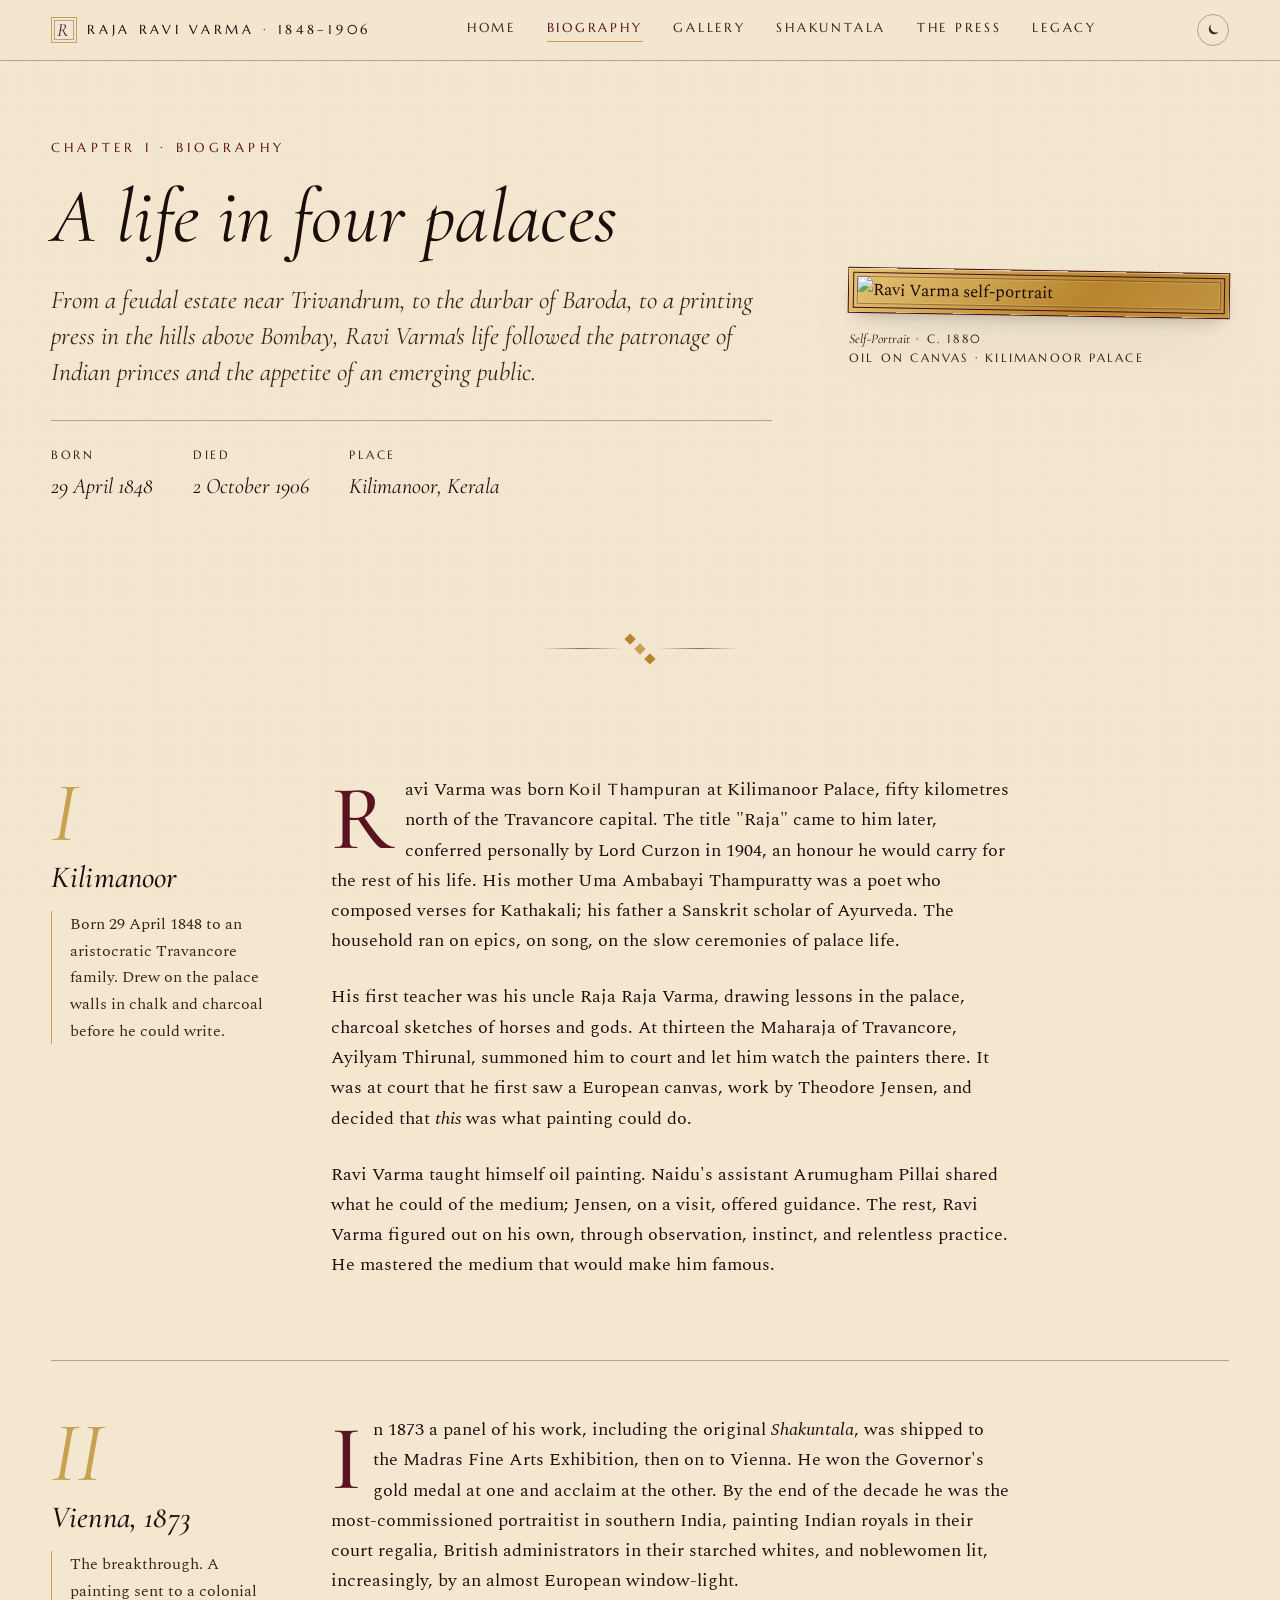
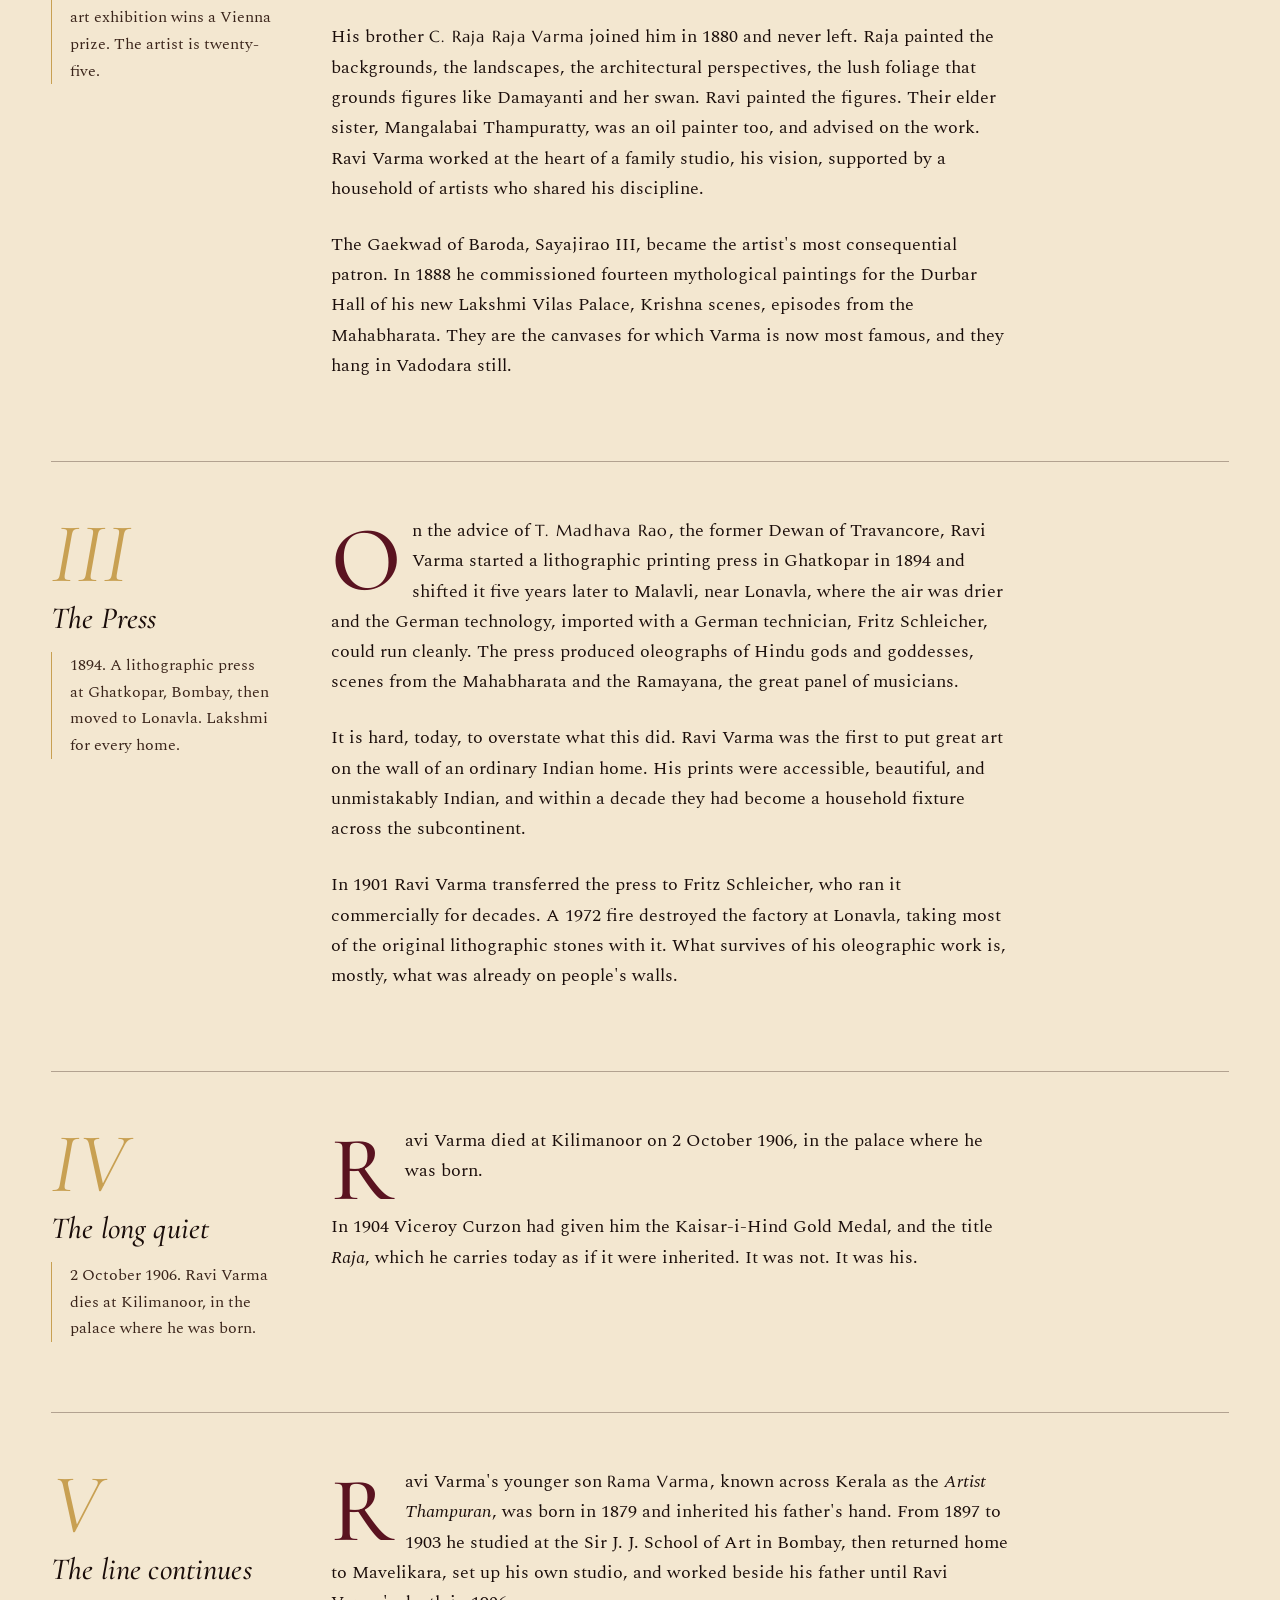
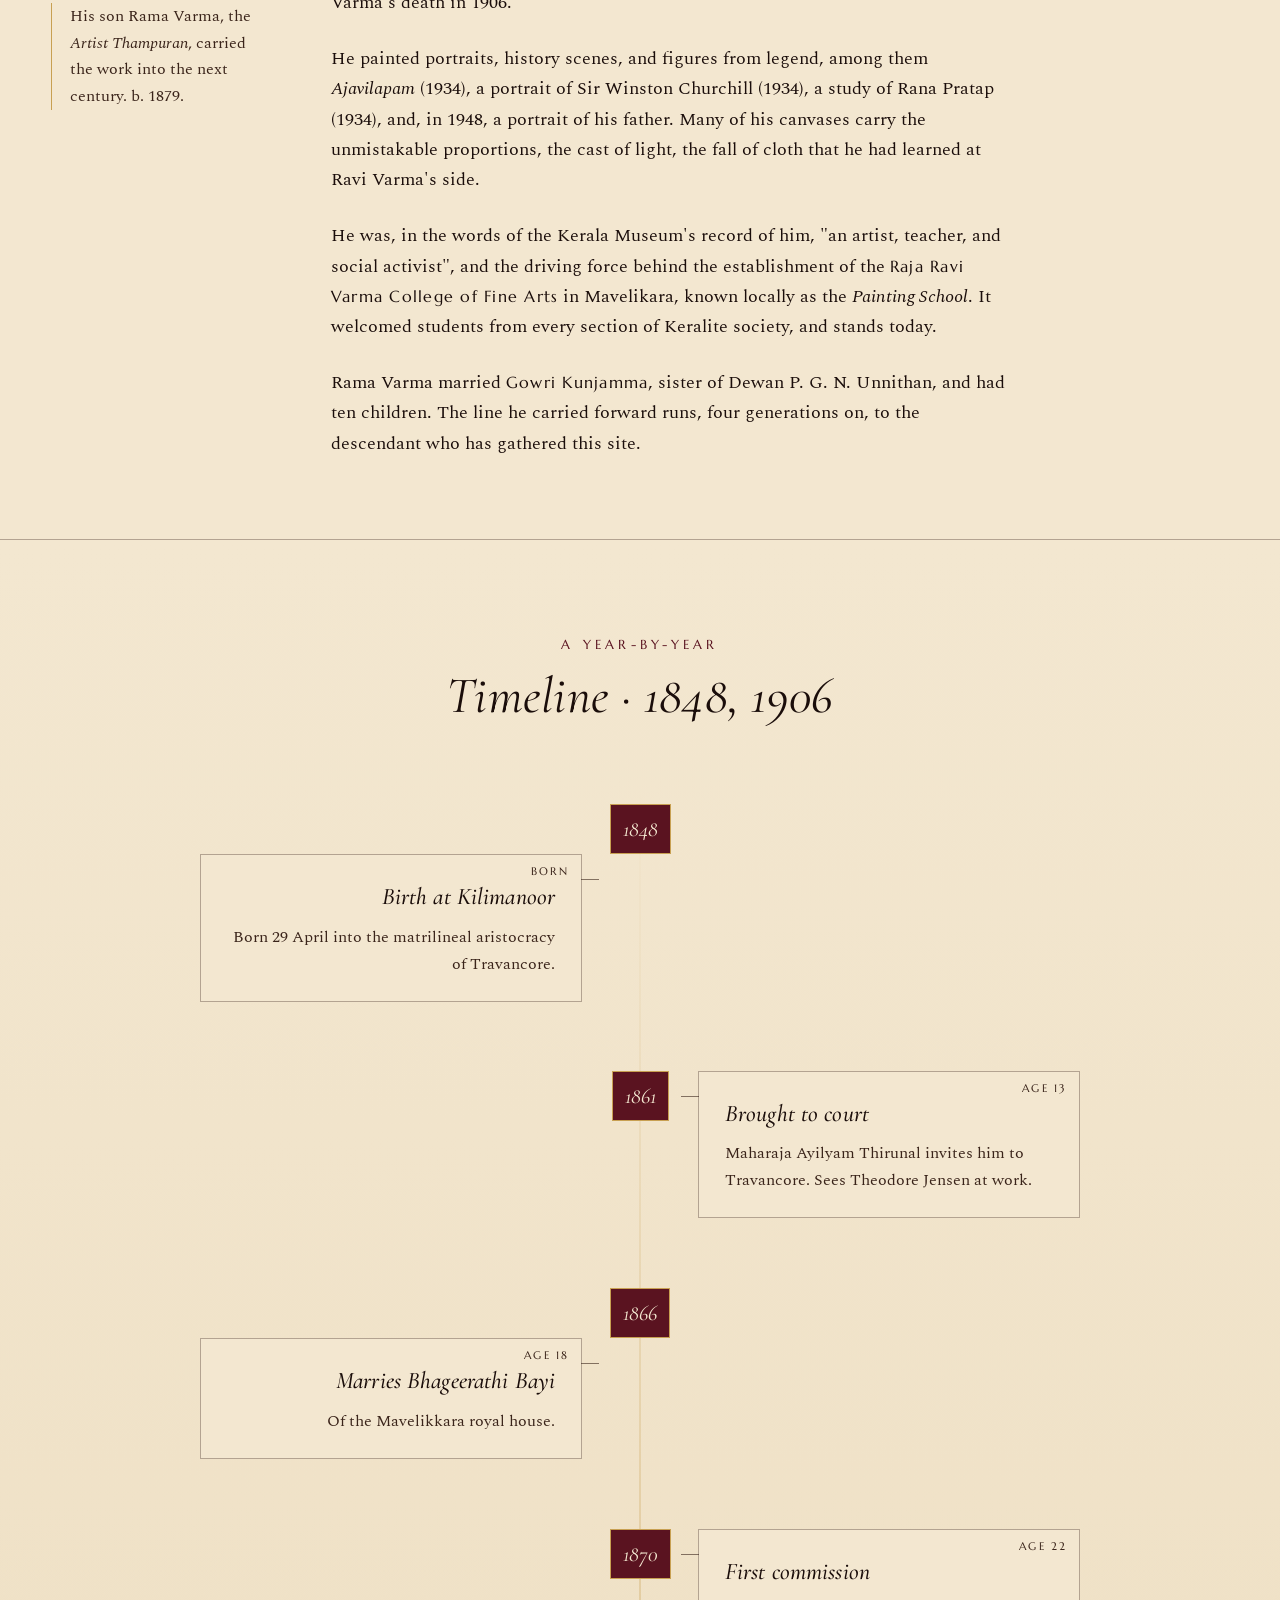
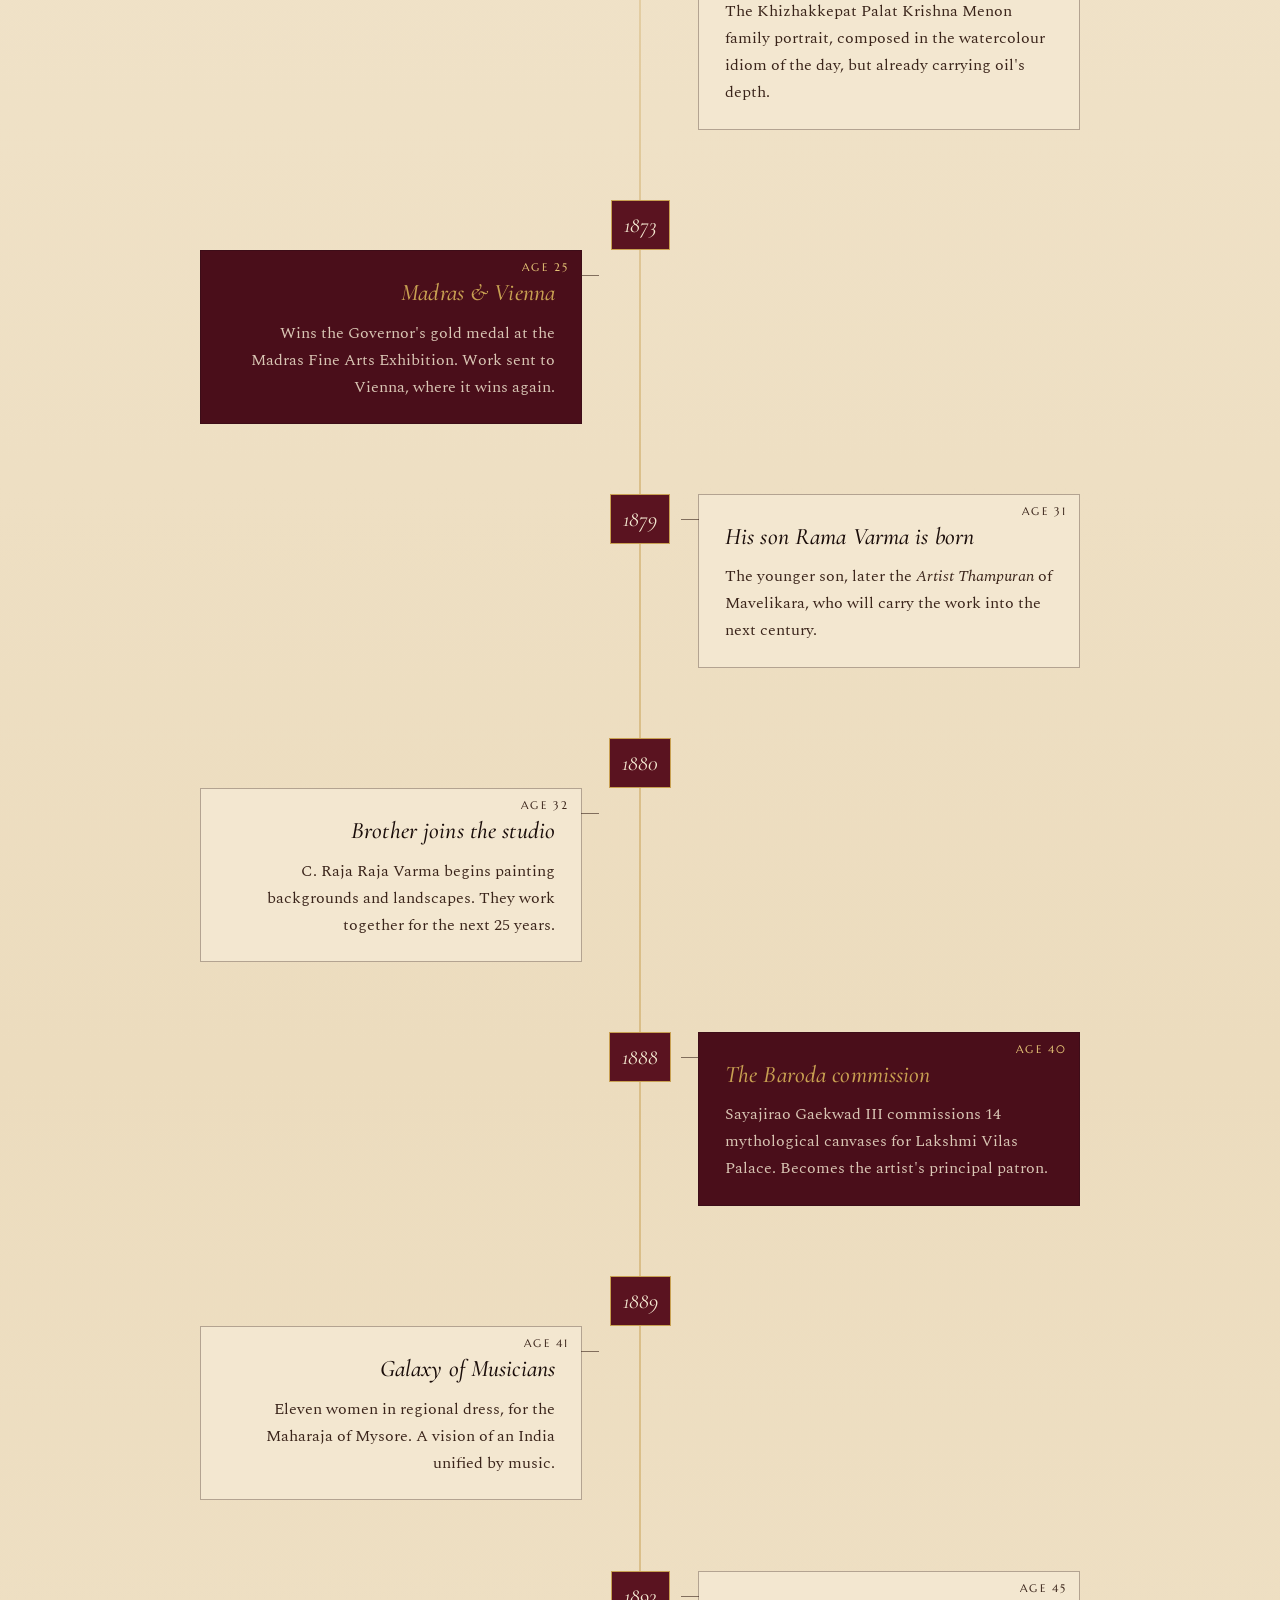
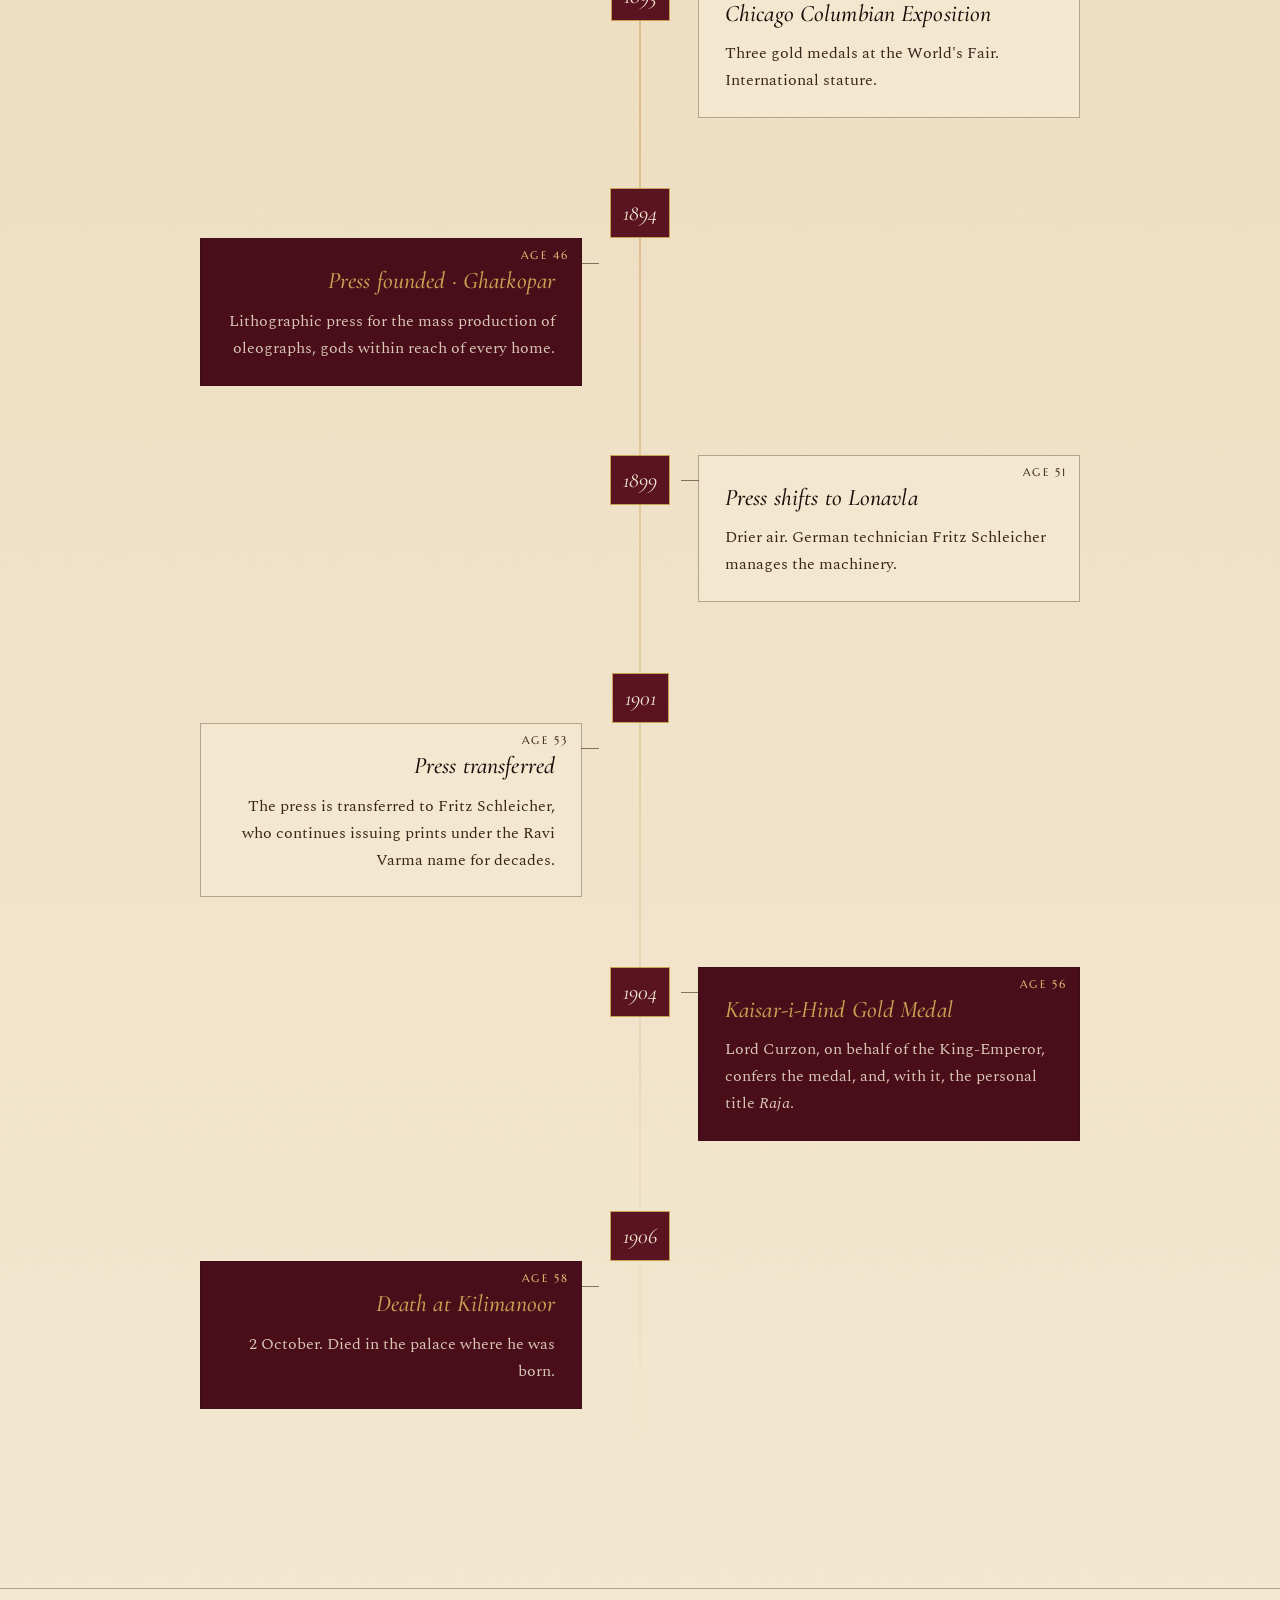
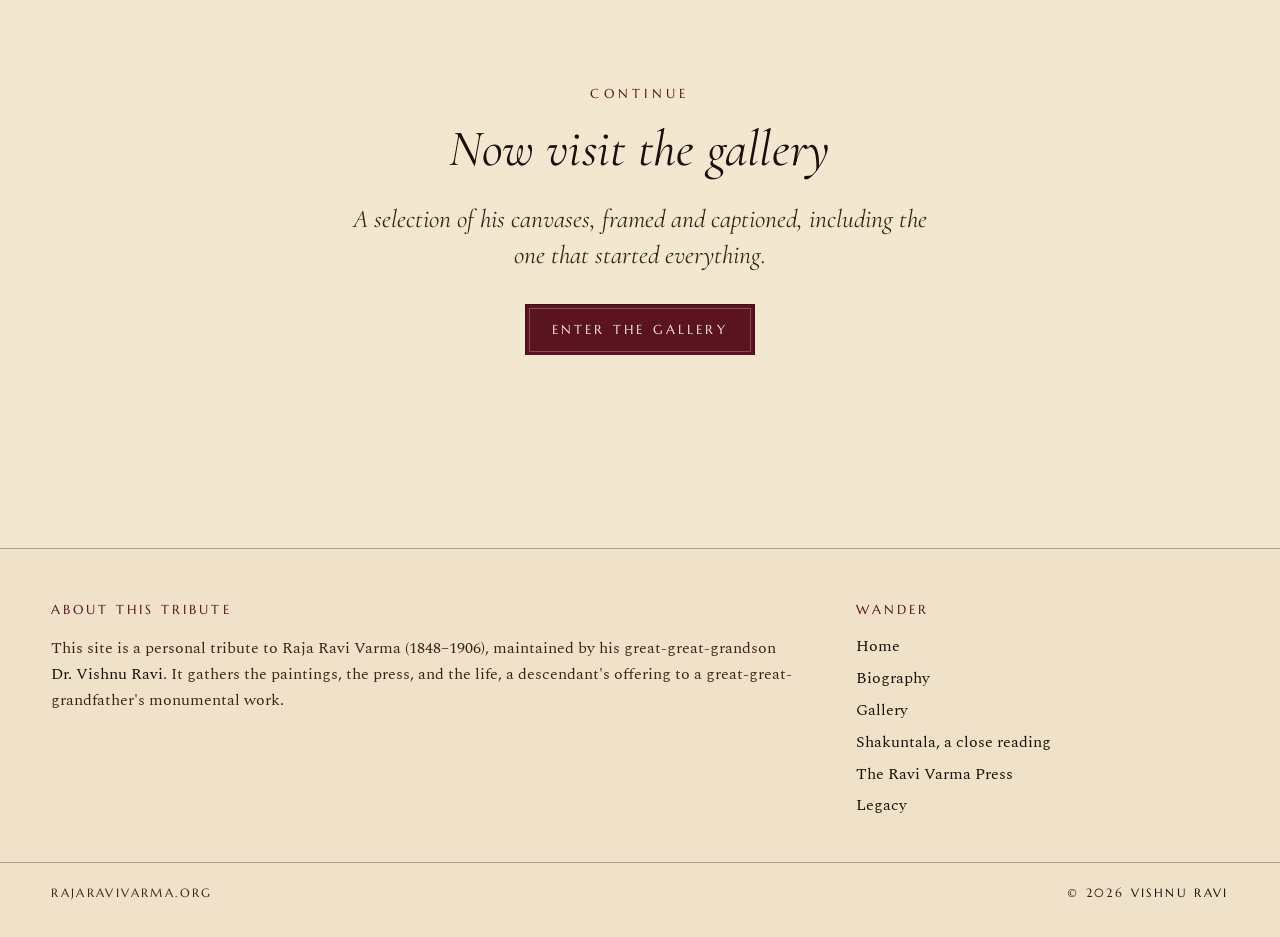
==== commit 5dc0a0c7: "content update" ====
--- a/biography.html
+++ b/biography.html
@@ -4,8 +4,8 @@
 <meta charset="utf-8">
 <meta name="viewport" content="width=device-width, initial-scale=1">
 <title>Biography, Raja Ravi Varma</title>
-<link rel="stylesheet" href="styles.css?v=34">
-<link rel="stylesheet" href="tweaks.css?v=34">
+<link rel="stylesheet" href="styles.css?v=40">
+<link rel="stylesheet" href="tweaks.css?v=40">
 <style>
 .bio-hero {
   display: grid;
@@ -402,13 +402,13 @@
   <div class="reveal">
     <span class="eyebrow">Continue</span>
     <h2 style="margin: 16px 0 24px; font-style: italic;">Now visit the gallery</h2>
-    <p class="lede" style="max-width: 580px; margin: 0 auto 32px;">Twelve paintings, framed and captioned, including the canvas that started everything.</p>
+    <p class="lede" style="max-width: 580px; margin: 0 auto 32px;">A selection of his canvases, framed and captioned, including the one that started everything.</p>
     <a class="btn" href="gallery.html">Enter the gallery</a>
   </div>
 </section>
 
-<script src="data.js?v=34"></script>
+<script src="data.js?v=40"></script>
 <script>RRV_renderChrome();</script>
-<script src="shared.js?v=34"></script>
+<script src="shared.js?v=40"></script>
 </body>
 </html>
